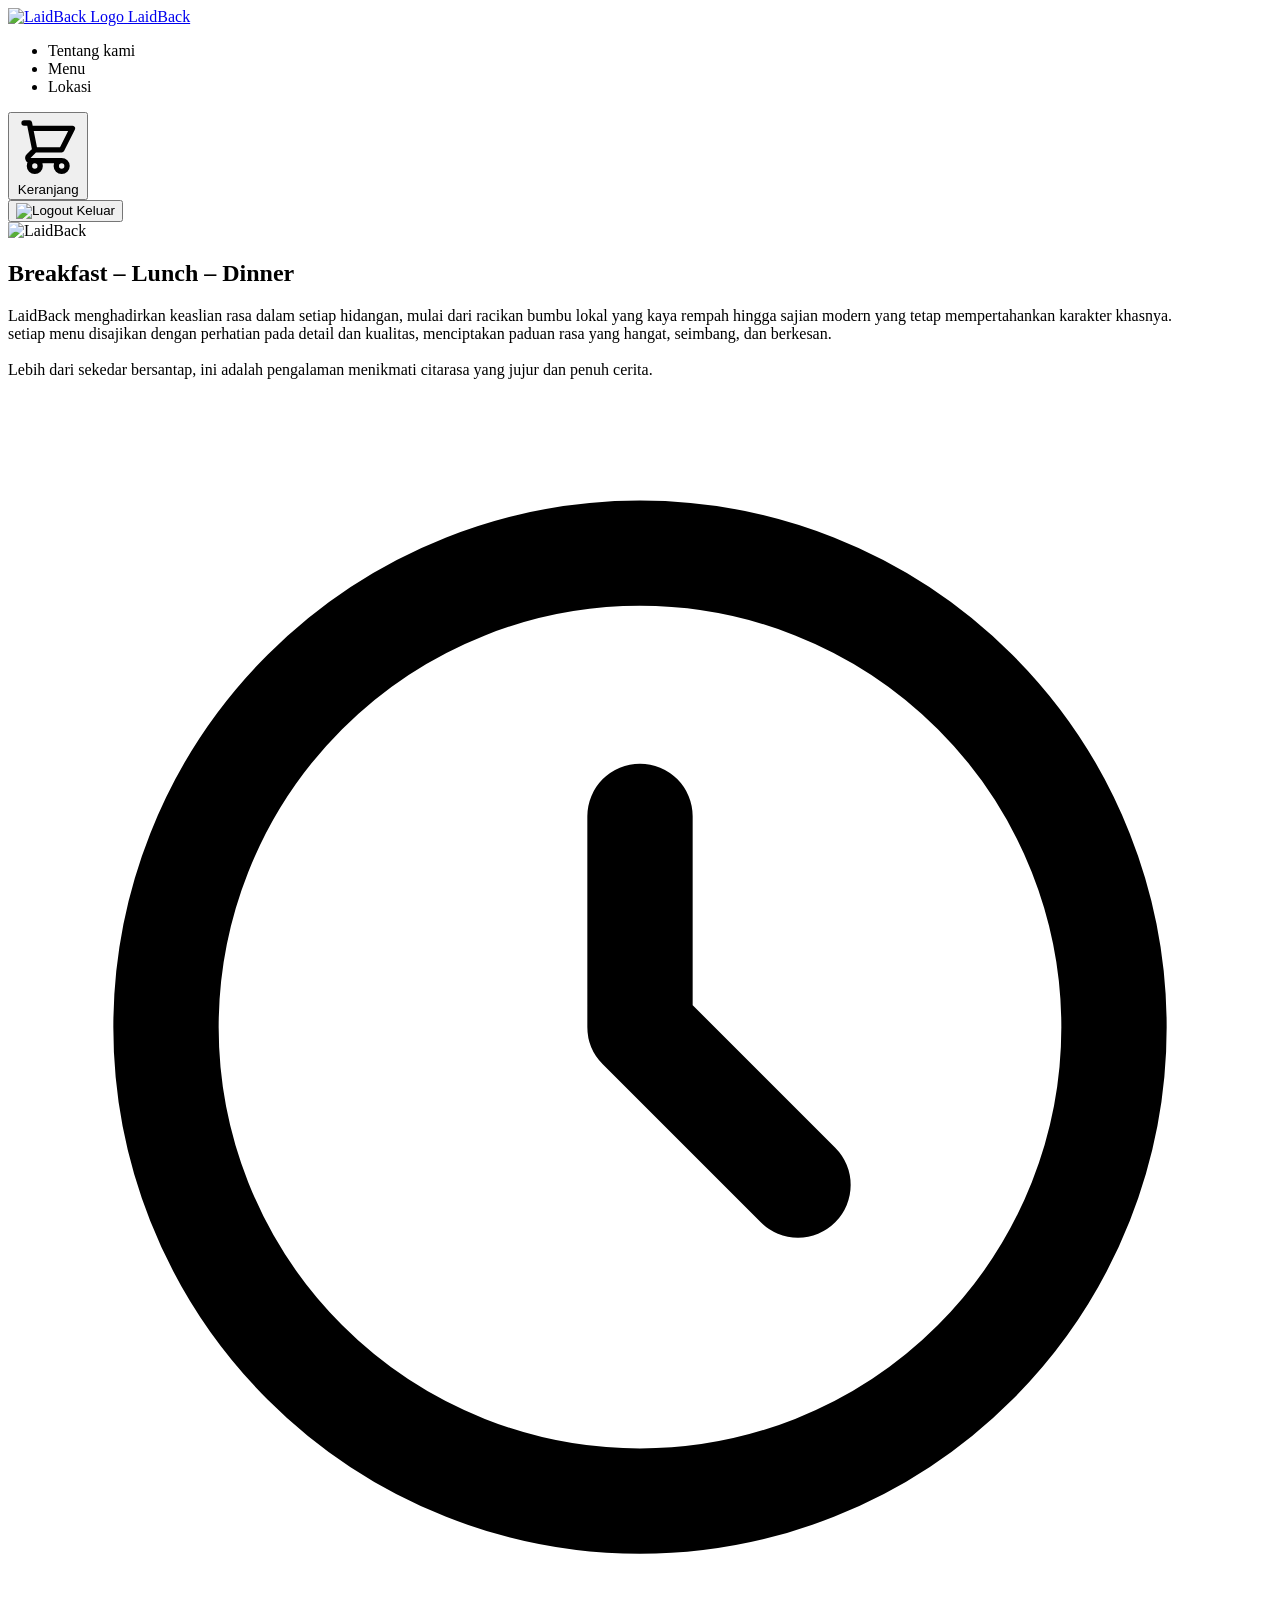
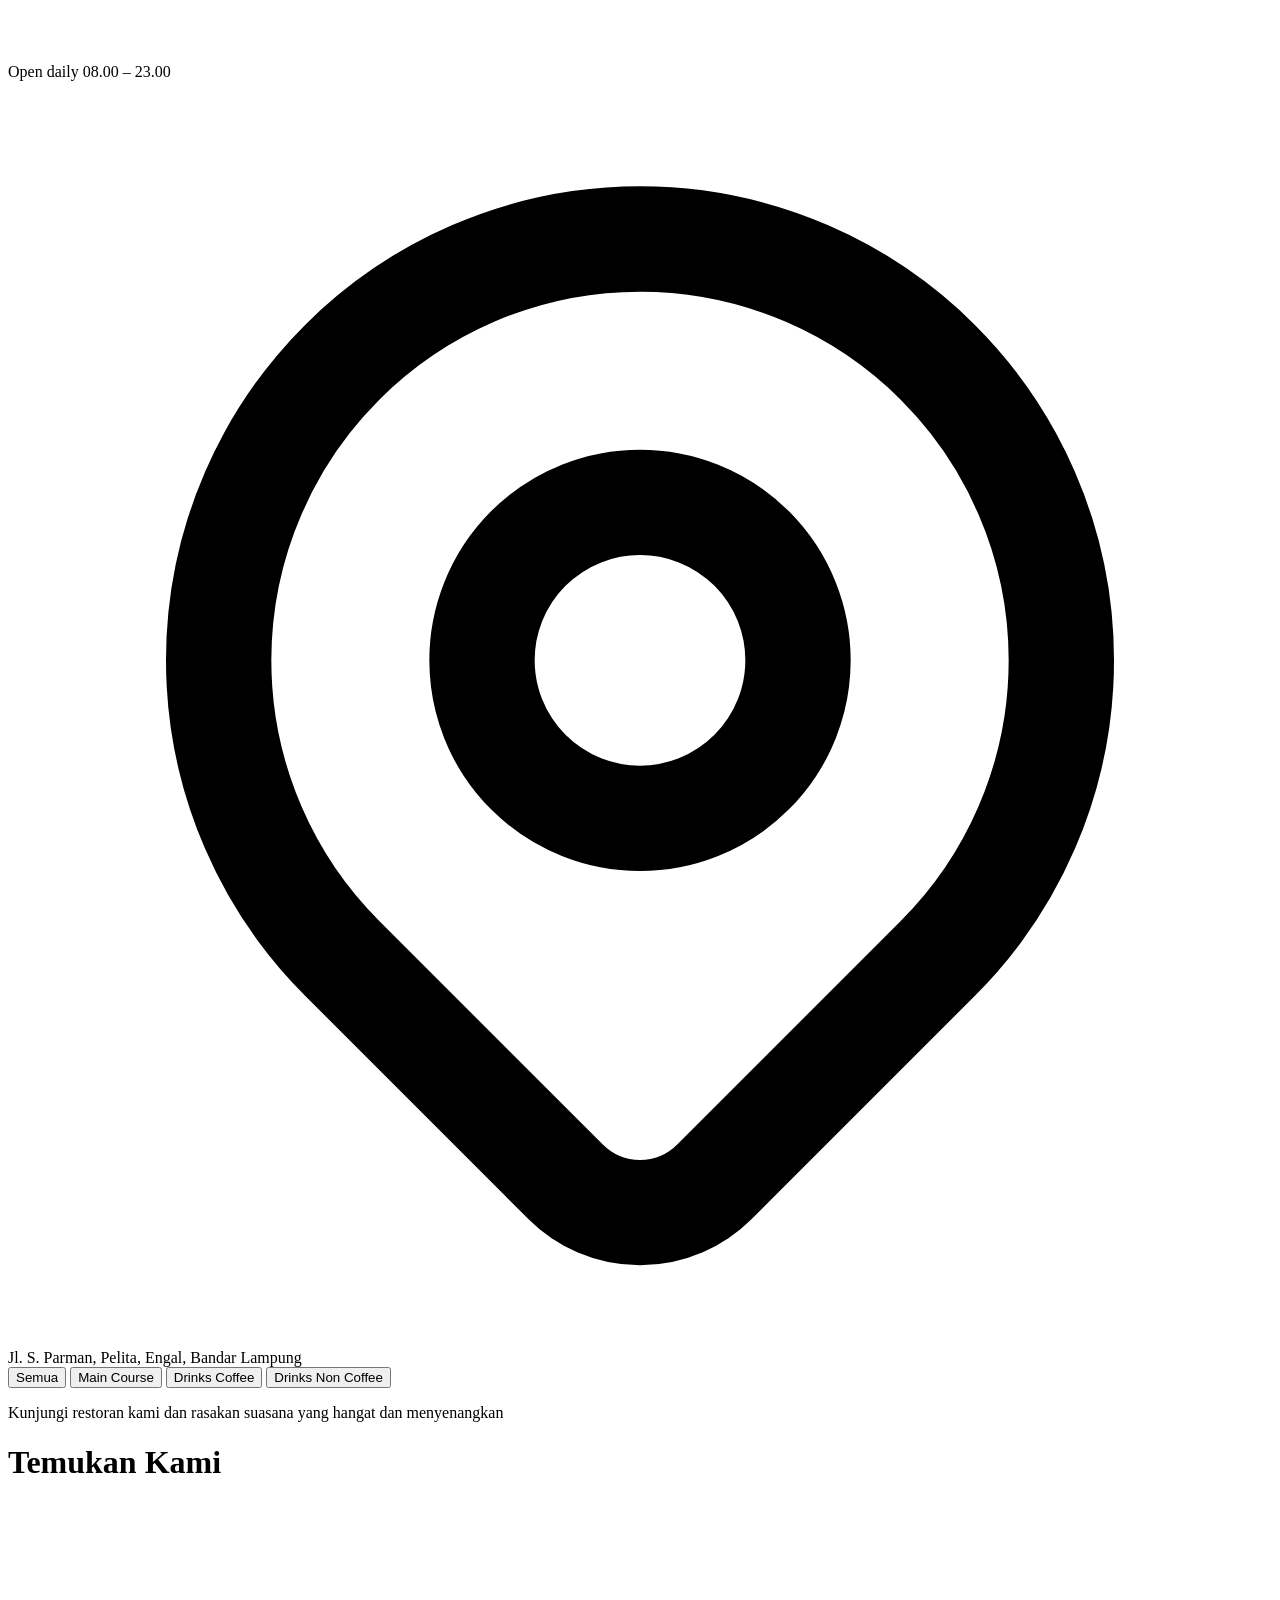
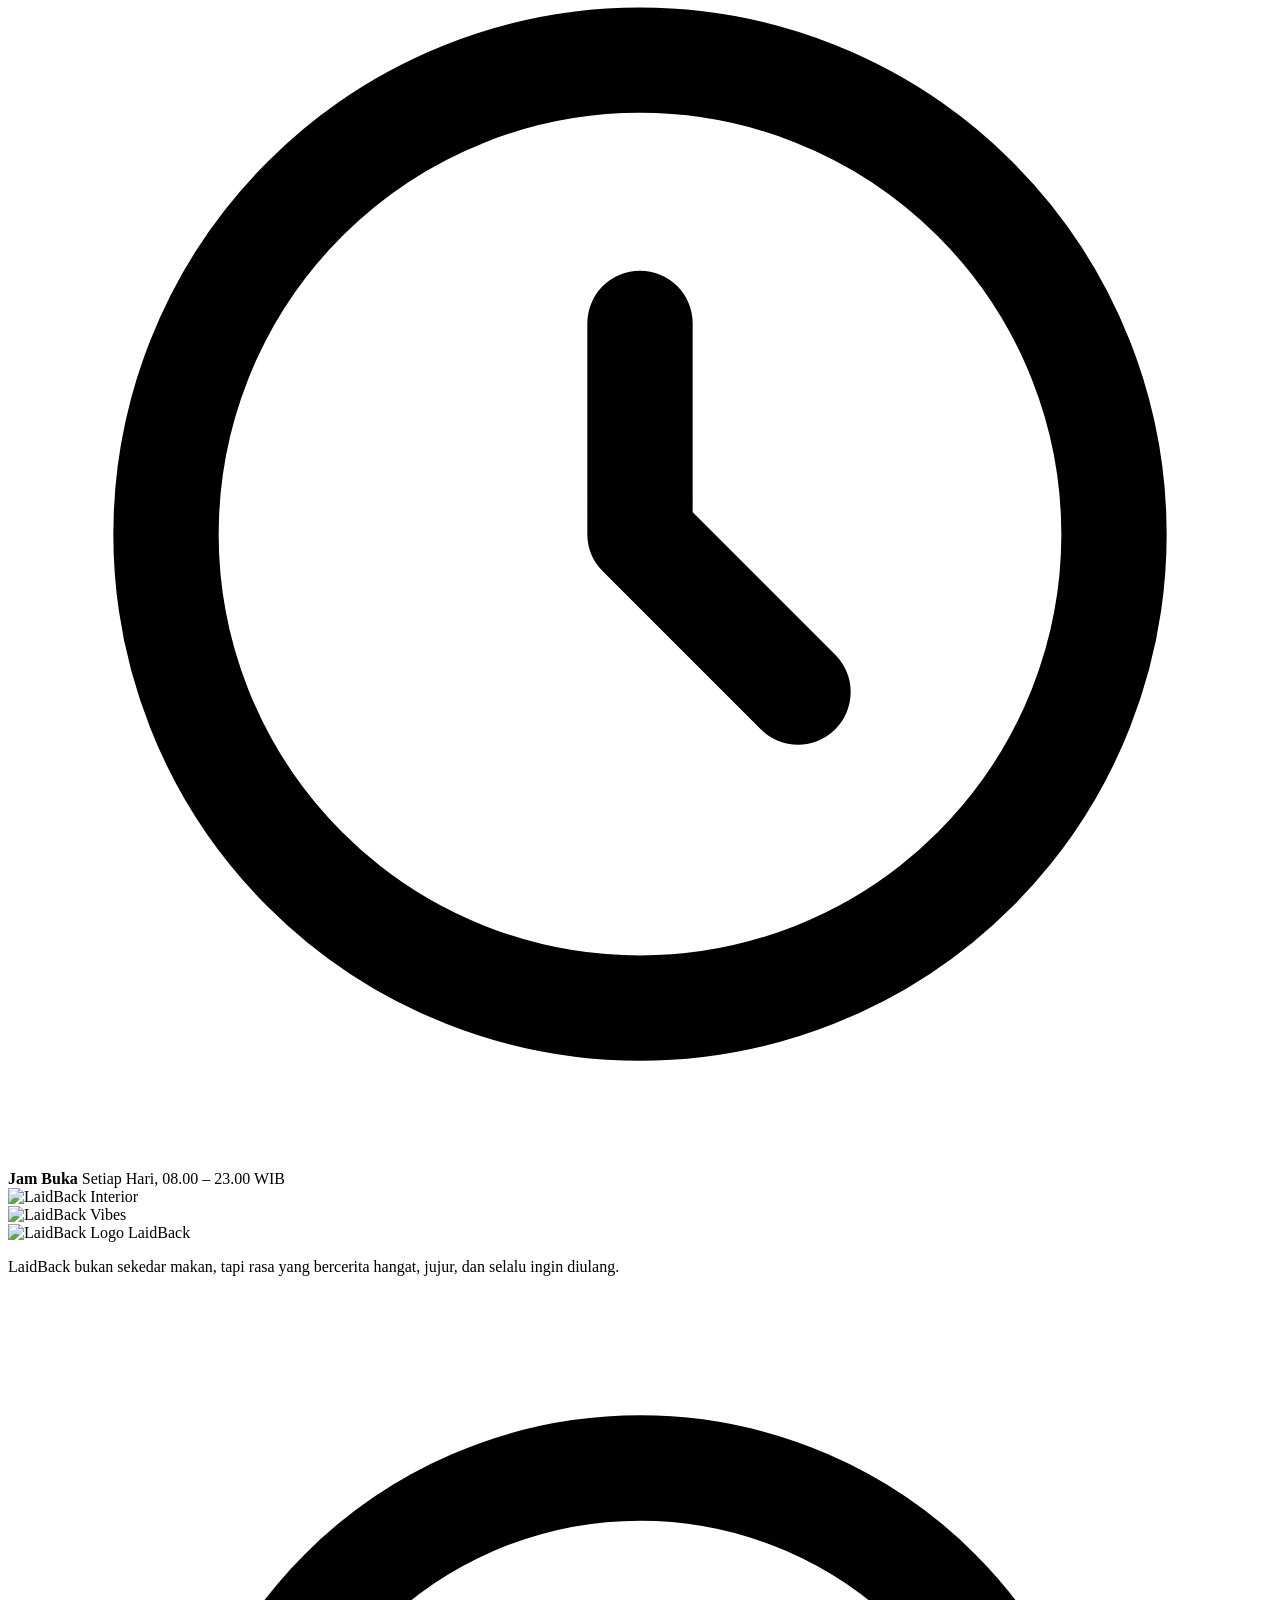
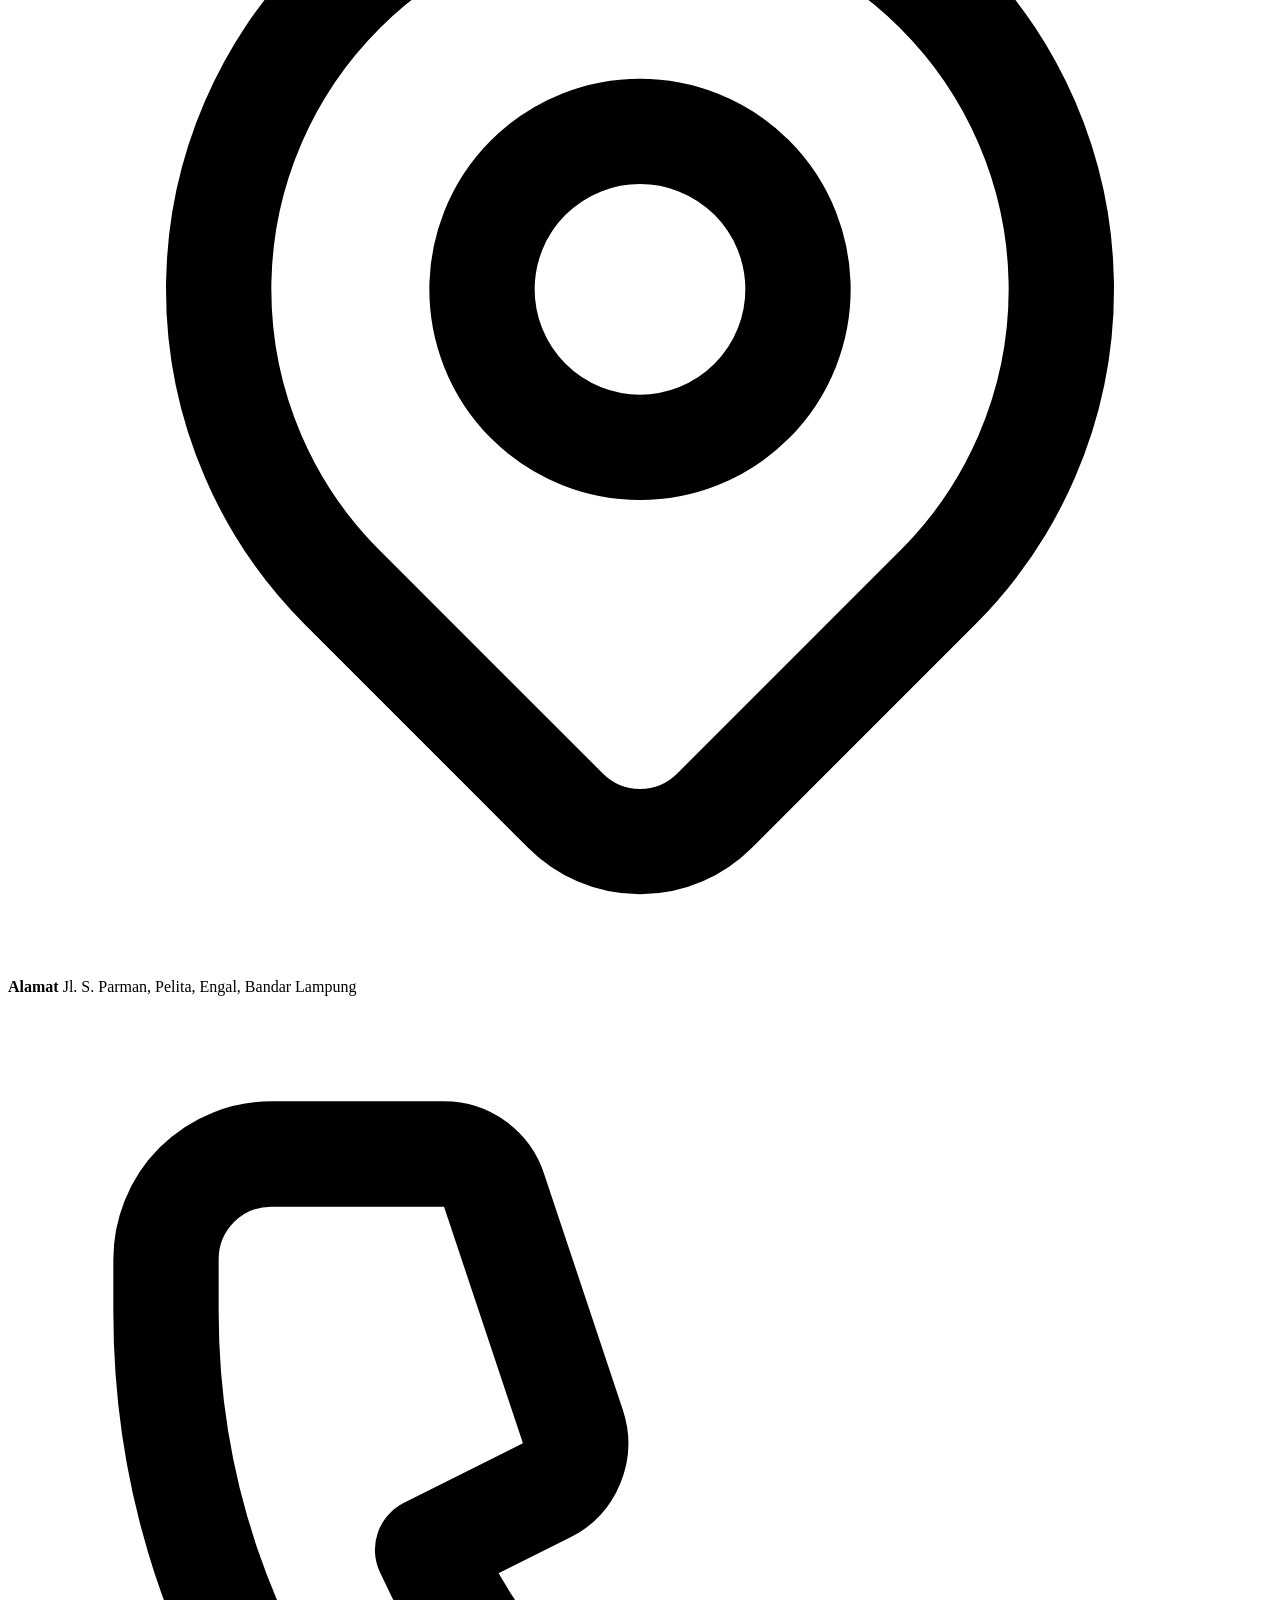
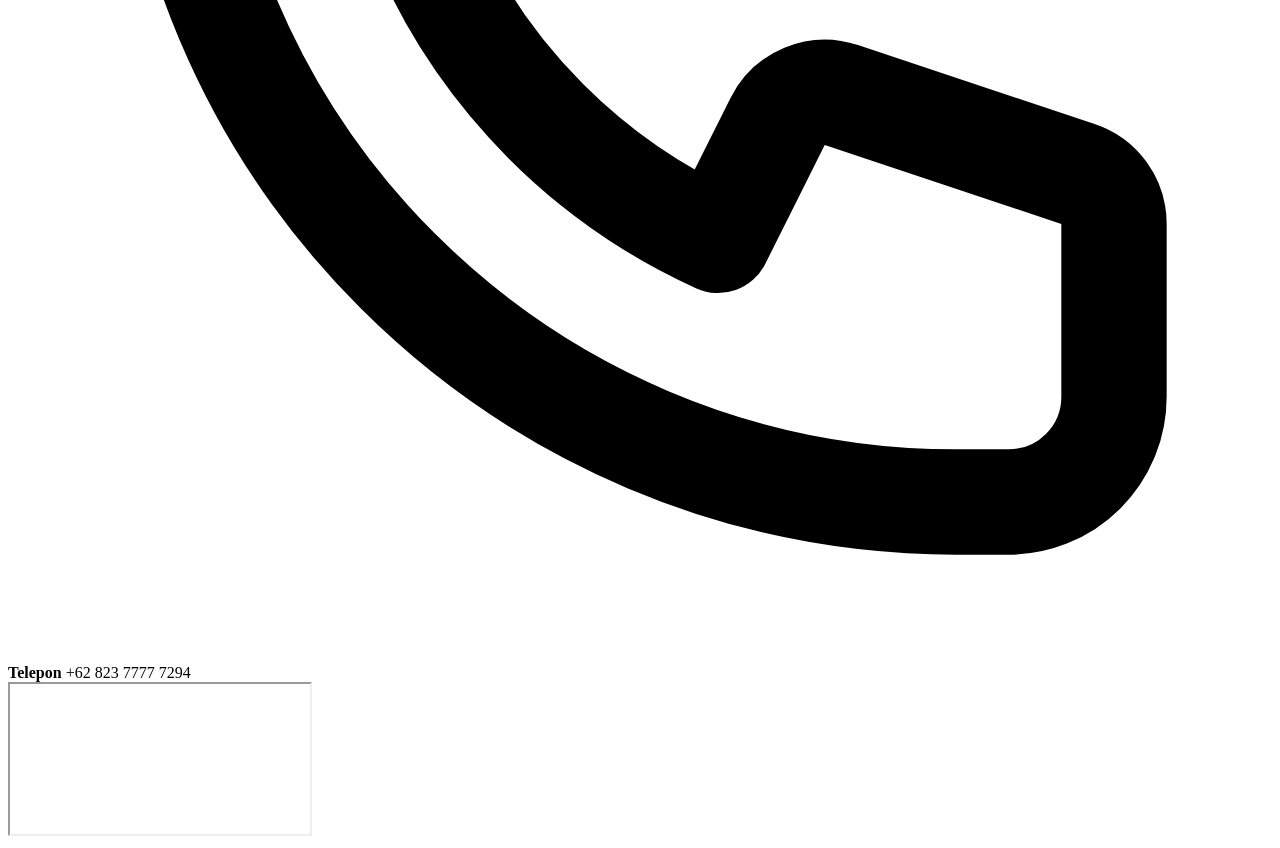
==== index.html @ 25ebf5ed "add initial scripts" ====
<!DOCTYPE html>
<html lang="id">
<head>
  <meta charset="UTF-8"/>
  <meta name="viewport" content="width=device-width, initial-scale=1.0"/>
  <title>LaidBack – Menu</title>
  <link href="https://fonts.googleapis.com/css2?family=Plus+Jakarta+Sans:wght@400;500;600;700;800&family=Playfair+Display:wght@400;600;700&display=swap" rel="stylesheet"/>
  <link rel="stylesheet" href="css/main.css"/>
  <link rel="icon" type="image/png" href="images/logo.PNG">
</head>
<body>

<!-- ── NAVBAR ── -->
<nav class="navbar">
  <a href="index.html" class="nav-brand">
    <img src="images/logo.PNG" alt="LaidBack Logo" class="nav-logo"/>
    <span class="nav-name">LaidBack</span>
  </a>

  <ul class="nav-links">
    <li><a type="button" id="about-link" class="nav-menu-link active">Tentang kami</a></li>
    <li><a type="button" id="menu-link" class="menu-link nav-menu-link">Menu</a></li>
    <li><a type="button" id="location-link" class="nav-menu-link">Lokasi</a></li>
  </ul>

  <div class="nav-links">
    <div class="nav-actions">
    <button class="cart-btn" onclick="window.location.href='cart.html'">
      <svg xmlns="http://www.w3.org/2000/svg" fill="none" viewBox="0 0 24 24" stroke="currentColor" stroke-width="2">
        <path stroke-linecap="round" stroke-linejoin="round" d="M3 3h2l.4 2M7 13h10l4-8H5.4M7 13L5.4 5M7 13l-2.293 2.293c-.63.63-.184 1.707.707 1.707H17m0 0a2 2 0 100 4 2 2 0 000-4zm-8 2a2 2 0 11-4 0 2 2 0 014 0z"/>
      </svg>
      Keranjang
      <span class="cart-badge" id="cart-badge" style="display:none;">0</span>
    </button>
  </div>
  <div class="nav-actions">
    <button class="cart-btn" onclick="window.location.href='login.html'">
      <img src="images/svg/logout.svg" alt="Logout" width="20" height="20"/>
      Keluar
      <span class="cart-badge" style="display:none;">0</span>
    </button>
  </div>
  </div>
</nav>

<!-- ── HERO ── -->
<section class="hero">
  <img src="images/logo.PNG" alt="LaidBack" class="hero-logo"/>
  <h1 class="hero-title">Breakfast – Lunch – Dinner</h1>
  <p class="hero-desc">
    LaidBack menghadirkan keaslian rasa dalam setiap hidangan, 
    mulai dari racikan bumbu lokal yang kaya rempah 
    hingga sajian modern yang tetap mempertahankan karakter khasnya.
    <br/>
    setiap menu disajikan dengan perhatian pada detail dan kualitas, 
    menciptakan paduan rasa yang hangat, seimbang, dan berkesan.
    <br/><br/>
    
    Lebih dari sekedar bersantap, ini adalah pengalaman menikmati citarasa yang jujur dan penuh cerita.
  </p>

  <div class="hero-info">
    <div class="hero-info-item">
      <svg xmlns="http://www.w3.org/2000/svg" fill="none" viewBox="0 0 24 24" stroke="currentColor" stroke-width="2">
        <path stroke-linecap="round" stroke-linejoin="round" d="M12 8v4l3 3m6-3a9 9 0 11-18 0 9 9 0 0118 0z"/>
      </svg>
      <span>Open daily 08.00 – 23.00</span>
    </div>
    <div class="hero-divider"></div>
    <div class="hero-info-item">
      <svg xmlns="http://www.w3.org/2000/svg" fill="none" viewBox="0 0 24 24" stroke="currentColor" stroke-width="2">
        <path stroke-linecap="round" stroke-linejoin="round" d="M17.657 16.657L13.414 20.9a1.998 1.998 0 01-2.827 0l-4.244-4.243a8 8 0 1111.314 0z"/>
        <path stroke-linecap="round" stroke-linejoin="round" d="M15 11a3 3 0 11-6 0 3 3 0 016 0z"/>
      </svg>
      <span>Jl. S. Parman, Pelita, Engal, Bandar Lampung</span>
    </div>
  </div>
</section>

<!-- ── MENU SECTION ── -->
<main id="menu-section" class="menu-section">
  <!-- Filter Tabs -->
  <div class="filter-tabs" id="filter-tabs">
    <button class="filter-tab active" data-filter="Semua">Semua</button>
    <button class="filter-tab" data-filter="Main Course">Main Course</button>
    <button class="filter-tab" data-filter="Drinks Coffee">Drinks Coffee</button>
    <button class="filter-tab" data-filter="Drinks Non Coffee">Drinks Non Coffee</button>
  </div>

  <!-- Menu Content -->
  <div id="menu-content"></div>
</main>

<!-- ── LOKASI CONTENT ── -->
<main id="lokasi-section" class="lokasi-container">
  <div class="lokasi-grid">
    <p class="hero-subtitle">Kunjungi restoran kami dan rasakan suasana yang hangat dan menyenangkan</p>
    <h1 class="hero-title">Temukan Kami</h1>
  </div>

  <div class="lokasi-grid">
    <!-- Photos Column -->
    <div class="lokasi-photos">
      <div class="lokasi-detail-item">
        <div class="lokasi-icon">
          <svg xmlns="http://www.w3.org/2000/svg" fill="none" viewBox="0 0 24 24" stroke="currentColor" stroke-width="2">
            <path stroke-linecap="round" stroke-linejoin="round" d="M12 8v4l3 3m6-3a9 9 0 11-18 0 9 9 0 0118 0z"/>
          </svg>
        </div>
        <div class="lokasi-detail-text">
          <strong>Jam Buka</strong>
          <span>Setiap Hari, 08.00 – 23.00 WIB</span>
        </div>
      </div>
      <div class="lokasi-photo">
        <img src="images/login-banner.png" alt="LaidBack Interior"/>
      </div>
      <div class="lokasi-photo">
        <img src="images/vibes2.PNG" alt="LaidBack Vibes"/>
      </div>
    </div>

    <!-- Info Column -->
    <div class="lokasi-info">
      <div class="lokasi-brand">
        <img src="images/logo.PNG" alt="LaidBack Logo" class="lokasi-brand-logo"/>
        <span class="nav-name">LaidBack</span>
      </div>

      <p class="lokasi-desc">
        LaidBack bukan sekedar makan, tapi rasa yang bercerita hangat, jujur, dan selalu ingin diulang.
        <br/><br/>
      </p>

      <div class="lokasi-detail">
        <div class="lokasi-detail-item">
          <div class="lokasi-icon">
            <svg xmlns="http://www.w3.org/2000/svg" fill="none" viewBox="0 0 24 24" stroke="currentColor" stroke-width="2">
              <path stroke-linecap="round" stroke-linejoin="round" d="M17.657 16.657L13.414 20.9a1.998 1.998 0 01-2.827 0l-4.244-4.243a8 8 0 1111.314 0z"/>
              <path stroke-linecap="round" stroke-linejoin="round" d="M15 11a3 3 0 11-6 0 3 3 0 016 0z"/>
            </svg>
          </div>
          <div class="lokasi-detail-text">
            <strong>Alamat</strong>
            <span>Jl. S. Parman, Pelita, Engal, Bandar Lampung</span>
          </div>
        </div>

        <div class="lokasi-detail-item">
          <div class="lokasi-icon">
            <svg xmlns="http://www.w3.org/2000/svg" fill="none" viewBox="0 0 24 24" stroke="currentColor" stroke-width="2">
              <path stroke-linecap="round" stroke-linejoin="round" d="M3 5a2 2 0 012-2h3.28a1 1 0 01.948.684l1.498 4.493a1 1 0 01-.502 1.21l-2.257 1.13a11.042 11.042 0 005.516 5.516l1.13-2.257a1 1 0 011.21-.502l4.493 1.498a1 1 0 01.684.949V19a2 2 0 01-2 2h-1C9.716 21 3 14.284 3 6V5z"/>
            </svg>
          </div>
          <div class="lokasi-detail-text">
            <strong>Telepon</strong>
            <span>+62 823 7777 7294</span>
          </div>
        </div>

      <!-- Google Maps Embed -->
      <div class="lokasi-map">
        <iframe
          src="https://www.google.com/maps/embed?pb=!1m18!1m12!1m3!1d3972.0043!2d105.2630!3d-5.3971!2m3!1f0!2f0!3f0!3m2!1i1024!2i768!4f13.1!3m3!1m2!1s0x2e40daec4d57e907%3A0x4d3e7b10b98bc!2sJl.%20S.%20Parman%2C%20Pelita%2C%20Kec.%20Enggal%2C%20Kota%20Bandar%20Lampung%2C%20Lampung!5e0!3m2!1sid!2sid!4v1699999999999!5m2!1sid!2sid"
          allowfullscreen=""
          loading="lazy"
          referrerpolicy="no-referrer-when-downgrade"
          title="Lokasi LaidBack Restaurant">
        </iframe>
      </div>
    </div>

  </div>
</main>


<!-- Toast Container -->
<div id="toast-container"></div>

<script src="js/data.js"></script>
<script src="js/cart.js"></script>
<script>
  const aboutLink = document.getElementById('about-link')
  const menuLink = document.getElementById('menu-link')
  const locationLink = document.getElementById('location-link')

  aboutLink.addEventListener('click', () => {
    aboutLink.classList.add('active');
    menuLink.classList.remove('active');
    locationLink.classList.remove('active');
    window.scrollTo({
      top: 0,
      behavior: 'smooth'
    });
  });

  menuLink.addEventListener('click', () => {
    menuLink.classList.add('active');
    aboutLink.classList.remove('active');
    locationLink.classList.remove('active');
    const element = document.getElementById('menu-section');
    window.scrollTo({
      top: element.offsetTop-70,
      behavior: 'smooth'
    });
  });

  locationLink.addEventListener('click', () => {
    locationLink.classList.add('active');
    menuLink.classList.remove('active');
    aboutLink.classList.remove('active');
    const element = document.getElementById('lokasi-section');
    window.scrollTo({
      top: element.offsetTop-70,
      behavior: 'smooth'
    });
  });


  /* ── Build card HTML ── */
  function buildCard(item) {
    return `
      <div class="menu-card" data-id="${item.id}">
        <div class="card-img-wrap">
          <div class="card-img-inner">
            <img src="${item.image}" alt="${item.name}" loading="lazy"/>
          </div>
          <span class="card-category-badge">${item.category}</span>
        </div>
        <div class="card-body">
          <div class="card-name">${item.name}</div>
          <div class="card-desc">${item.desc}</div>
          <div class="card-footer">
            <span class="card-price">${formatRp(item.price)}</span>
            <button class="add-btn" data-id="${item.id}" title="Tambah ke keranjang">
              <svg xmlns="http://www.w3.org/2000/svg" fill="none" viewBox="0 0 24 24" stroke="currentColor" stroke-width="2.5">
                <path stroke-linecap="round" stroke-linejoin="round" d="M12 4v16m8-8H4"/>
              </svg>
            </button>
          </div>
        </div>
      </div>
    `;
  }

  /* ── Render menu ── */
  function renderMenu(filter) {
    const content = document.getElementById('menu-content');
    content.innerHTML = '';

    if (filter === 'Semua') {
      CATEGORY_ORDER.forEach(cat => {
        const items = getMenuByCategory(cat);
        if (!items.length) return;

        const block = document.createElement('div');
        block.className = 'category-block';
        block.innerHTML = `
          <div class="category-header">
            <h2 class="category-title">${cat}</h2>
            <button class="see-all-btn" data-cat="${cat}">
              Lihat semua
              <svg xmlns="http://www.w3.org/2000/svg" fill="none" viewBox="0 0 24 24" stroke="currentColor" stroke-width="2" width="14" height="14">
                <path stroke-linecap="round" stroke-linejoin="round" d="M9 5l7 7-7 7"/>
              </svg>
            </button>
          </div>
          <div class="menu-grid">
            ${items.map(buildCard).join('')}
          </div>
        `;
        content.appendChild(block);
      });

      /* "lihat semua" switches filter */
      content.querySelectorAll('.see-all-btn').forEach(btn => {
        btn.addEventListener('click', () => {
          const cat = btn.dataset.cat;
          document.querySelectorAll('.filter-tab').forEach(t => {
            t.classList.toggle('active', t.dataset.filter === cat);
          });
          renderMenu(cat);
        });
      });

    } else {
      const items = MENU_DATA.filter(i => i.category === filter);
      const block = document.createElement('div');
      block.className = 'category-block';
      block.innerHTML = `
        <div class="category-header">
          <h2 class="category-title">${filter}</h2>
        </div>
        <div class="menu-grid">
          ${items.map(buildCard).join('')}
        </div>
      `;
      content.appendChild(block);
    }

    /* Card click → detail page */
    content.querySelectorAll('.menu-card').forEach(card => {
      card.addEventListener('click', e => {
        if (e.target.closest('.add-btn')) return;
        window.location.href = `menu-detail.html?id=${card.dataset.id}`;
      });
    });

    /* Add-to-cart buttons */
    content.querySelectorAll('.add-btn').forEach(btn => {
      btn.addEventListener('click', e => {
        e.stopPropagation();
        const item = getMenuItemById(btn.dataset.id);
        if (item) {
          addToCart(item);
          btn.classList.add('added');
          setTimeout(() => btn.classList.remove('added'), 400);
        }
      });
    });
  }

  /* ── Filter tab events ── */
  document.getElementById('filter-tabs').addEventListener('click', e => {
    const tab = e.target.closest('.filter-tab');
    if (!tab) return;
    document.querySelectorAll('.filter-tab').forEach(t => t.classList.remove('active'));
    tab.classList.add('active');
    renderMenu(tab.dataset.filter);
  });

  /* ── Init ── */
  renderMenu('Semua');
</script>
</body>
</html>
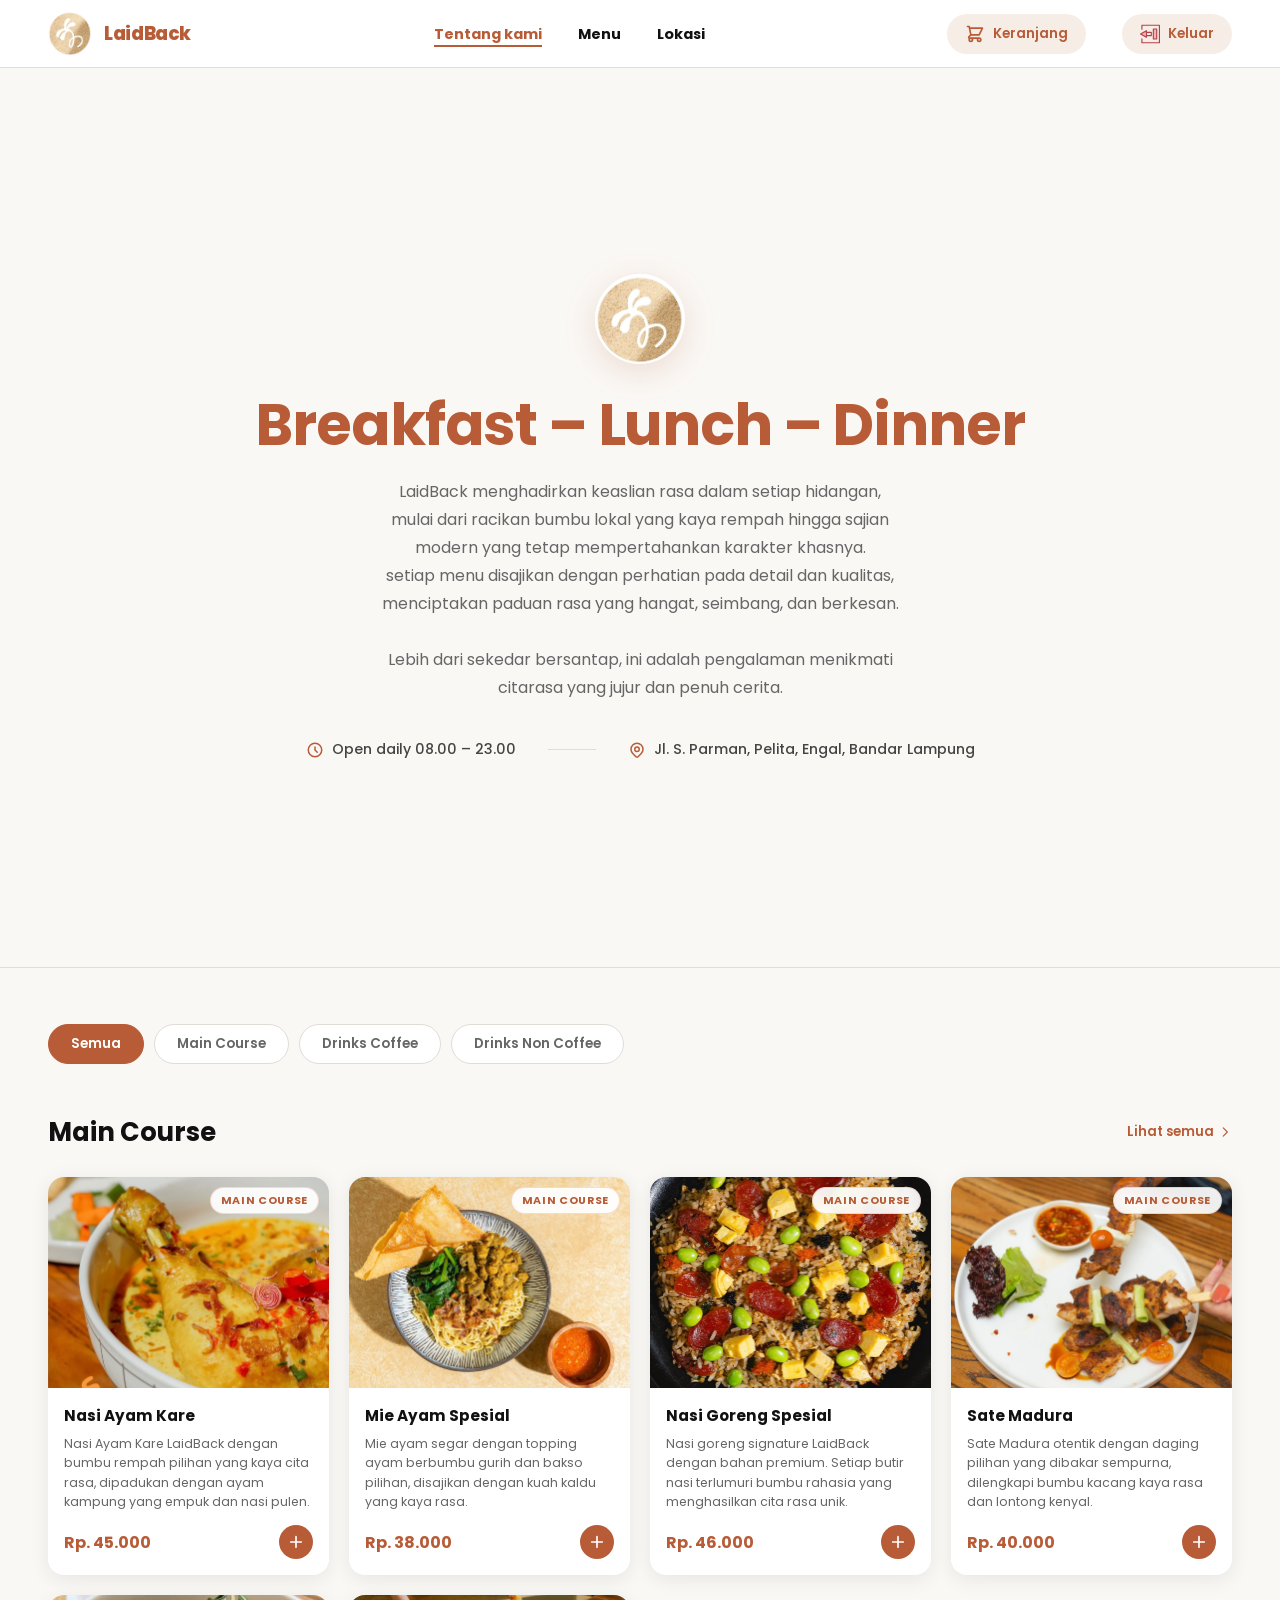
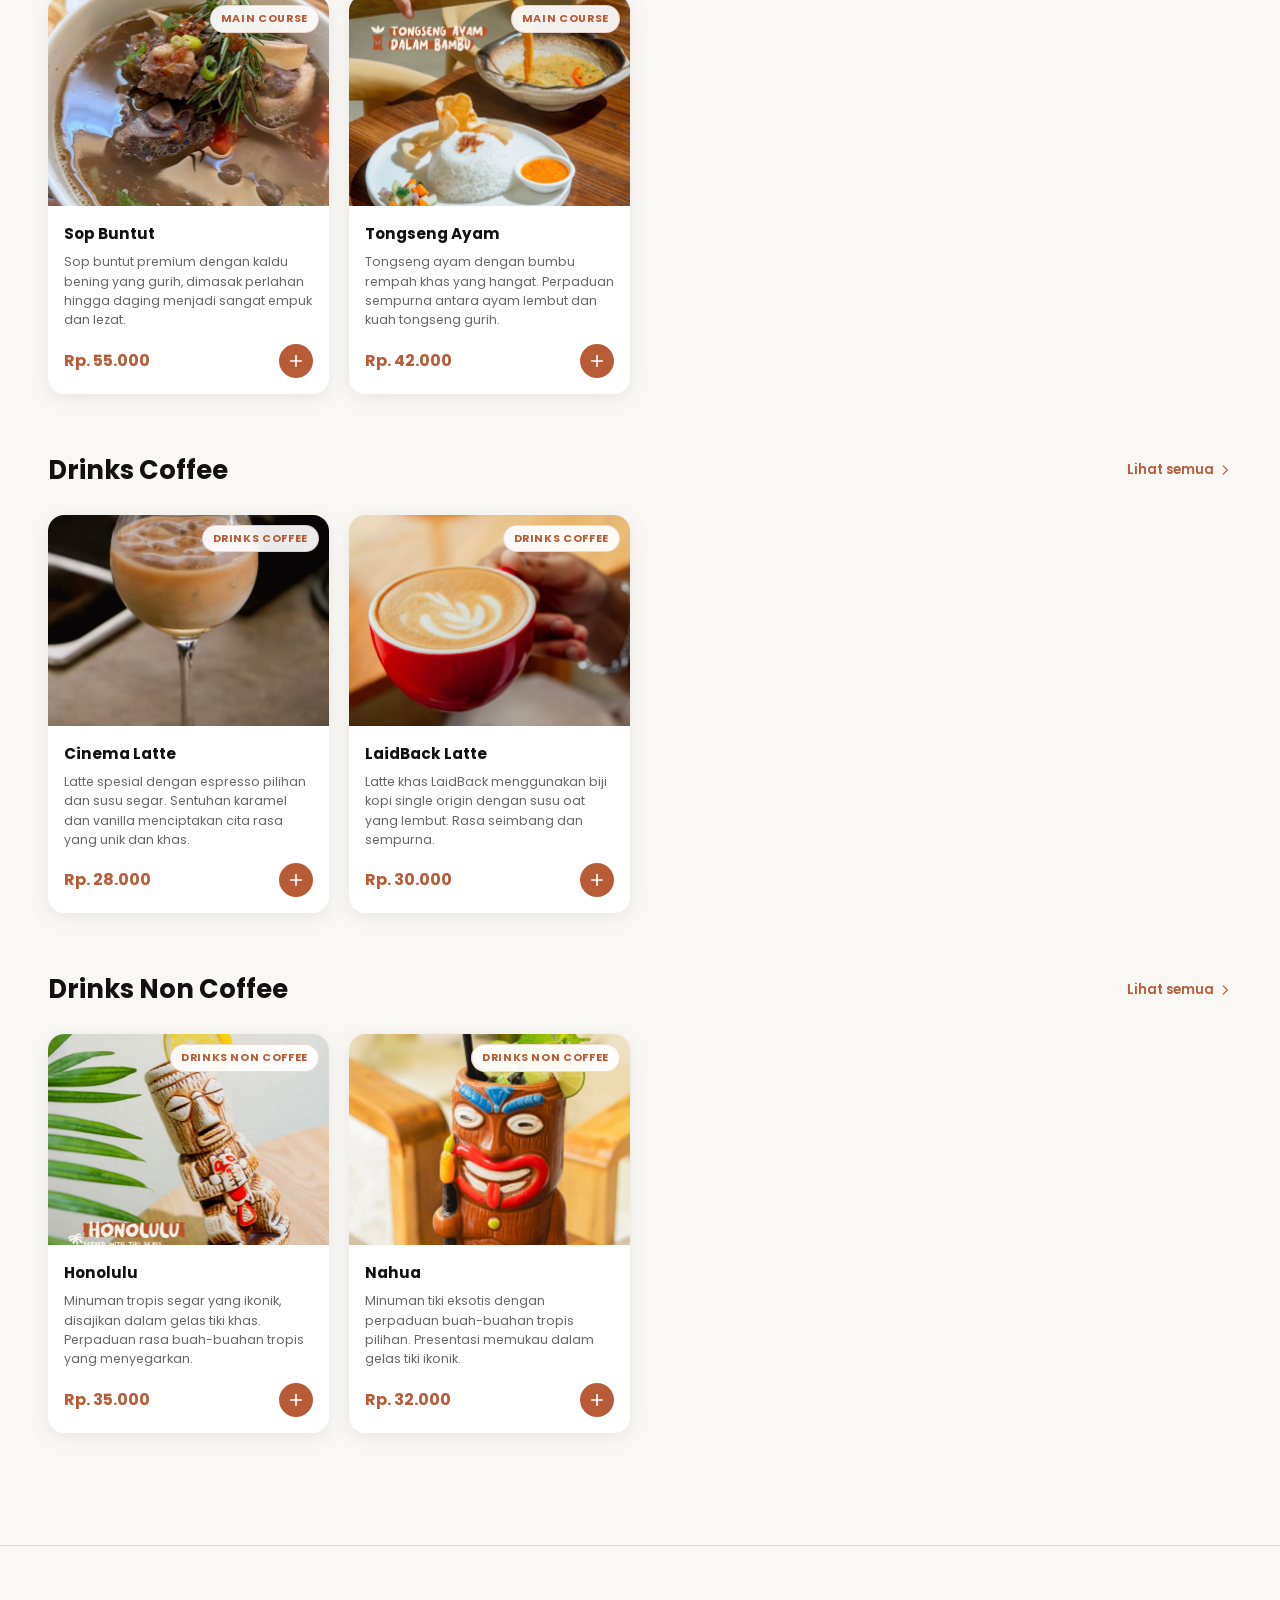
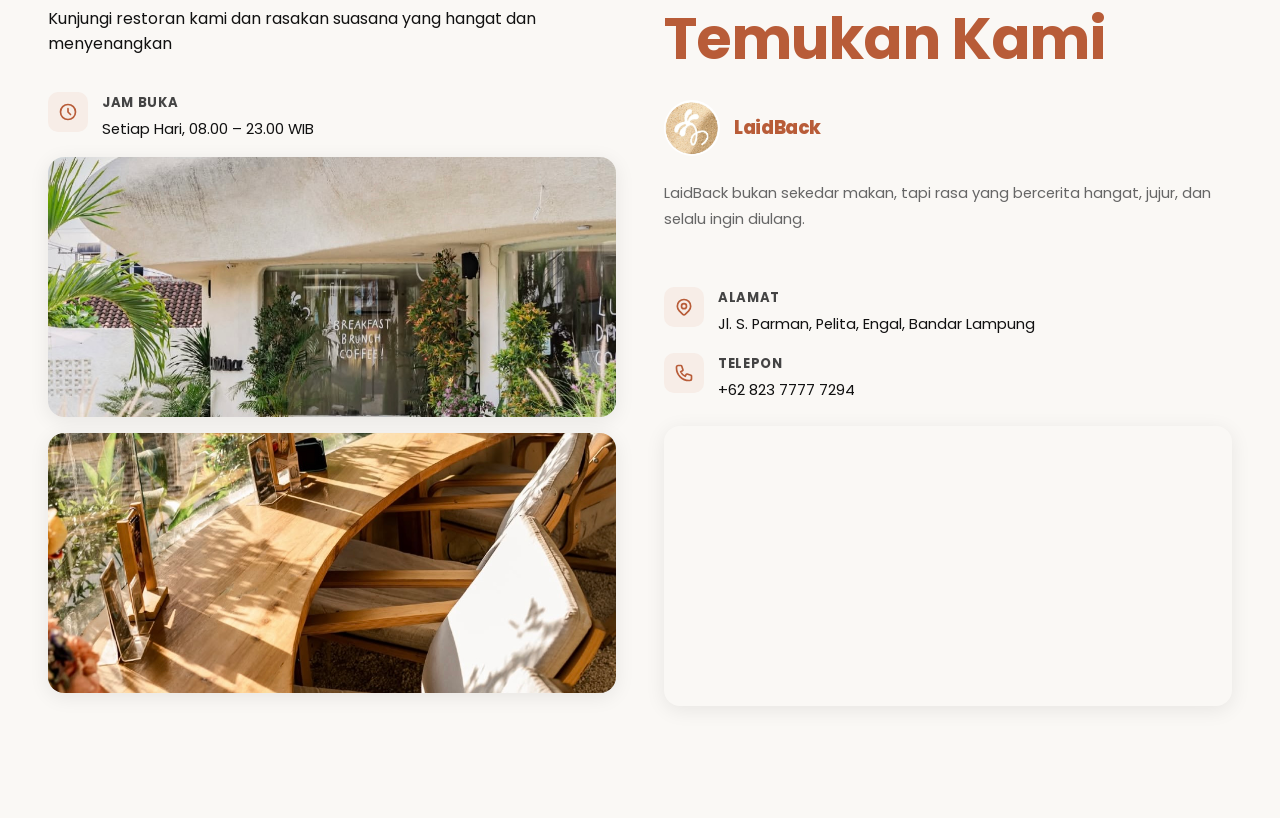
==== commit 163607f0: "change font to poppins" ====
--- a/index.html
+++ b/index.html
@@ -4,7 +4,7 @@
   <meta charset="UTF-8"/>
   <meta name="viewport" content="width=device-width, initial-scale=1.0"/>
   <title>LaidBack – Menu</title>
-  <link href="https://fonts.googleapis.com/css2?family=Plus+Jakarta+Sans:wght@400;500;600;700;800&family=Playfair+Display:wght@400;600;700&display=swap" rel="stylesheet"/>
+  <link href="https://fonts.googleapis.com/css2?family=Poppins:wght@400;500;600;700;800&display=swap" rel="stylesheet"/>
   <link rel="stylesheet" href="css/main.css"/>
   <link rel="icon" type="image/png" href="images/logo.PNG">
 </head>
--- a/css/main.css
+++ b/css/main.css
@@ -0,0 +1,1433 @@
+/* =========================================================
+   LaidBack Restaurant – main.css
+   ========================================================= */
+
+*, *::before, *::after { box-sizing: border-box; margin: 0; padding: 0; }
+
+:root {
+  --bg: #faf8f5;
+  --white: #ffffff;
+  --dark: #111111;
+  --accent: #b85c38;
+  --accent-hover: #a04e2e;
+  --accent-light: #f7ede7;
+  --gold: #c9a070;
+  --gray-muted: #666666;
+  --gray-label: #444444;
+  --card-bg: #ebebeb;
+  --input-bg: #d9d9d9;
+  --border: #e0dcd8;
+  --font-body: 'Poppins', sans-serif;
+  --font-heading: 'Poppins', sans-serif;
+  --radius-card: 16px;
+  --radius-btn: 50px;
+  --shadow-card: 0 4px 20px rgba(0,0,0,0.08);
+  --shadow-hover: 0 12px 36px rgba(0,0,0,0.14);
+  --transition: 0.25s cubic-bezier(0.4,0,0.2,1);
+}
+
+html { scroll-behavior: smooth; }
+
+body {
+  background: var(--bg);
+  font-family: var(--font-body);
+  color: var(--dark);
+  line-height: 1.6;
+  min-height: 100vh;
+}
+
+img { display: block; max-width: 100%; }
+a { text-decoration: none; color: inherit; }
+button { cursor: pointer; font-family: var(--font-body); }
+
+/* ── SCROLLBAR ── */
+::-webkit-scrollbar { width: 6px; }
+::-webkit-scrollbar-track { background: var(--bg); }
+::-webkit-scrollbar-thumb { background: var(--border); border-radius: 3px; }
+
+/* =========================================================
+   NAVBAR
+   ========================================================= */
+.navbar {
+  position: sticky;
+  top: 0;
+  z-index: 900;
+  background: var(--white);
+  border-bottom: 1px solid var(--border);
+  padding: 0 48px;
+  height: 68px;
+  display: flex;
+  align-items: center;
+  justify-content: space-between;
+  gap: 24px;
+}
+
+.nav-brand {
+  display: flex;
+  align-items: center;
+  gap: 12px;
+  text-decoration: none;
+  flex-shrink: 0;
+}
+
+.nav-logo {
+  width: 44px;
+  height: 44px;
+  border-radius: 50%;
+  object-fit: cover;
+}
+
+.nav-name {
+  font-size: 1.15rem;
+  font-weight: 800;
+  color: var(--accent);
+  letter-spacing: -0.02em;
+}
+
+.nav-links {
+  display: flex;
+  align-items: center;
+  gap: 36px;
+  list-style: none;
+}
+
+.nav-links a {
+  font-size: 0.9rem;
+  font-weight: 500;
+  color: var(--gray-muted);
+  transition: color var(--transition);
+  position: relative;
+}
+
+.nav-links a::after {
+  content: '';
+  position: absolute;
+  bottom: -3px; left: 0;
+  width: 0; height: 2px;
+  background: var(--accent);
+  transition: width var(--transition);
+}
+
+.nav-links a:hover,
+.nav-links a.active { 
+  color: var(--accent) !important;
+}
+
+.nav-links a:hover::after,
+.nav-links a.active::after { width: 100%; }
+
+.nav-links a.nav-menu-link {
+  color: var(--dark);
+  font-weight: 700;
+  cursor: pointer;
+}
+.nav-links a.nav-menu-link:hover { color: var(--accent); }
+
+.nav-actions {
+  display: flex;
+  align-items: center;
+  gap: 12px;
+  flex-shrink: 0;
+}
+
+.cart-btn {
+  position: relative;
+  background: var(--accent-light);
+  border: none;
+  border-radius: 50px;
+  padding: 10px 18px;
+  display: flex;
+  align-items: center;
+  gap: 8px;
+  font-size: 0.85rem;
+  font-weight: 600;
+  color: var(--accent);
+  transition: background var(--transition), transform var(--transition);
+}
+
+.cart-btn:hover {
+  background: #f0ddd4;
+  transform: translateY(-1px);
+}
+
+.cart-btn svg { width: 20px; height: 20px; flex-shrink: 0; }
+
+.cart-badge {
+  position: absolute;
+  top: -6px; right: -6px;
+  background: var(--accent);
+  color: var(--white);
+  font-size: 0.7rem;
+  font-weight: 700;
+  width: 20px; height: 20px;
+  border-radius: 50%;
+  display: flex;
+  align-items: center;
+  justify-content: center;
+  border: 2px solid var(--white);
+  transition: transform 0.2s cubic-bezier(0.175,0.885,0.32,1.275);
+}
+
+.cart-badge.bump {
+  animation: badgeBump 0.35s cubic-bezier(0.175,0.885,0.32,1.275);
+}
+
+@keyframes badgeBump {
+  0%   { transform: scale(1); }
+  50%  { transform: scale(1.5); }
+  100% { transform: scale(1); }
+}
+
+/* =========================================================
+   HERO
+   ========================================================= */
+.hero {
+  min-height: 100vh;
+  text-align: center;
+  align-content: center;
+  border-bottom: 1px solid var(--border);
+}
+
+.hero-logo {
+  width: 90px;
+  height: 90px;
+  border-radius: 50%;
+  object-fit: cover;
+  margin: 0 auto 28px;
+  box-shadow: 0 8px 32px rgba(184,92,56,0.18);
+}
+
+.hero-title {
+  font-family: var(--font-heading);
+  font-size: clamp(2rem, 5vw, 3.6rem);
+  font-weight: 700;
+  color: var(--accent);
+  letter-spacing: -0.02em;
+  line-height: 1.15;
+  margin-bottom: 20px;
+}
+
+.hero-desc {
+  font-size: 1rem;
+  color: var(--gray-muted);
+  max-width: 520px;
+  margin: 0 auto 36px;
+  line-height: 1.75;
+}
+
+.hero-info {
+  display: flex;
+  align-items: center;
+  justify-content: center;
+  gap: 32px;
+  flex-wrap: wrap;
+}
+
+.hero-info-item {
+  display: flex;
+  align-items: center;
+  gap: 8px;
+  font-size: 0.88rem;
+  color: var(--gray-label);
+  font-weight: 500;
+}
+
+.hero-info-item svg {
+  width: 18px; height: 18px;
+  color: var(--accent);
+  flex-shrink: 0;
+}
+
+.hero-divider {
+  width: 48px;
+  height: 1px;
+  background: var(--border);
+}
+
+/* =========================================================
+   MENU SECTION
+   ========================================================= */
+.menu-section {
+  padding: 56px 48px;
+  max-width: 1280px;
+  margin: 0 auto;
+  border-bottom: 1px solid var(--border);
+}
+
+/* Filter Tabs */
+.filter-tabs {
+  display: flex;
+  gap: 10px;
+  margin-bottom: 48px;
+  flex-wrap: wrap;
+}
+
+.filter-tab {
+  padding: 9px 22px;
+  border-radius: var(--radius-btn);
+  border: 1.5px solid var(--border);
+  background: var(--white);
+  font-size: 0.85rem;
+  font-weight: 600;
+  color: var(--gray-muted);
+  transition: all var(--transition);
+}
+
+.filter-tab:hover {
+  border-color: var(--accent);
+  color: var(--accent);
+}
+
+.filter-tab.active {
+  background: var(--accent);
+  border-color: var(--accent);
+  color: var(--white);
+}
+
+/* Category Block */
+.category-block {
+  margin-bottom: 56px;
+  animation: fadeUp 0.4s ease both;
+}
+
+@keyframes fadeUp {
+  from { opacity: 0; transform: translateY(16px); }
+  to   { opacity: 1; transform: translateY(0); }
+}
+
+.category-header {
+  display: flex;
+  align-items: center;
+  justify-content: space-between;
+  margin-bottom: 24px;
+}
+
+.category-title {
+  font-family: var(--font-heading);
+  font-size: 1.6rem;
+  font-weight: 700;
+  color: var(--dark);
+}
+
+.see-all-btn {
+  font-size: 0.82rem;
+  font-weight: 600;
+  color: var(--accent);
+  background: none;
+  border: none;
+  display: flex;
+  align-items: center;
+  gap: 4px;
+  transition: gap var(--transition);
+}
+
+.see-all-btn:hover { gap: 8px; }
+
+/* Menu Grid */
+.menu-grid {
+  display: grid;
+  grid-template-columns: repeat(4, 1fr);
+  gap: 20px;
+}
+
+/* =========================================================
+   MENU CARD
+   ========================================================= */
+.menu-card {
+  background: var(--white);
+  border-radius: var(--radius-card);
+  overflow: hidden;
+  box-shadow: var(--shadow-card);
+  transition: transform var(--transition), box-shadow var(--transition);
+  cursor: pointer;
+}
+
+.menu-card:hover {
+  transform: translateY(-4px);
+  box-shadow: var(--shadow-hover);
+}
+
+.menu-card:hover .card-img-inner {
+  transform: scale(1.06);
+}
+
+.card-img-wrap {
+  position: relative;
+  width: 100%;
+  padding-top: 75%;
+  overflow: hidden;
+}
+
+.card-img-inner {
+  position: absolute;
+  inset: 0;
+  transition: transform 0.5s cubic-bezier(0.4,0,0.2,1);
+}
+
+.card-img-inner img {
+  width: 100%;
+  height: 100%;
+  object-fit: cover;
+}
+
+.card-category-badge {
+  position: absolute;
+  top: 10px; right: 10px;
+  background: rgba(255,255,255,0.92);
+  backdrop-filter: blur(4px);
+  color: var(--accent);
+  font-size: 0.68rem;
+  font-weight: 700;
+  text-transform: uppercase;
+  letter-spacing: 0.06em;
+  padding: 4px 10px;
+  border-radius: 50px;
+  border: 1px solid rgba(184,92,56,0.2);
+}
+
+.card-body {
+  padding: 16px;
+}
+
+.card-name {
+  font-weight: 700;
+  font-size: 0.95rem;
+  color: var(--dark);
+  margin-bottom: 6px;
+  white-space: nowrap;
+  overflow: hidden;
+  text-overflow: ellipsis;
+}
+
+.card-desc {
+  font-size: 0.78rem;
+  color: var(--gray-muted);
+  line-height: 1.55;
+  display: -webkit-box;
+  line-clamp: 2;
+  -webkit-box-orient: vertical;
+  overflow: hidden;
+  margin-bottom: 14px;
+  min-height: 2.4em;
+}
+
+.card-footer {
+  display: flex;
+  align-items: center;
+  justify-content: space-between;
+}
+
+.card-price {
+  font-size: 1rem;
+  font-weight: 700;
+  color: var(--accent);
+}
+
+.add-btn {
+  width: 34px; height: 34px;
+  border-radius: 50%;
+  background: var(--accent);
+  border: none;
+  color: var(--white);
+  display: flex;
+  align-items: center;
+  justify-content: center;
+  transition: background var(--transition), transform var(--transition);
+  flex-shrink: 0;
+}
+
+.add-btn:hover {
+  background: var(--accent-hover);
+  transform: scale(1.1);
+}
+
+.add-btn.added {
+  animation: addPop 0.4s cubic-bezier(0.175,0.885,0.32,1.275);
+}
+
+@keyframes addPop {
+  0%   { transform: scale(1); }
+  50%  { transform: scale(1.35); }
+  100% { transform: scale(1); }
+}
+
+.add-btn svg { width: 16px; height: 16px; }
+
+/* =========================================================
+   TOAST
+   ========================================================= */
+#toast-container {
+  position: fixed;
+  bottom: 28px; right: 28px;
+  z-index: 9999;
+  display: flex;
+  flex-direction: column-reverse;
+  gap: 10px;
+  pointer-events: none;
+}
+
+.toast {
+  background: var(--dark);
+  color: var(--white);
+  padding: 13px 20px;
+  border-radius: 12px;
+  font-size: 0.85rem;
+  font-weight: 600;
+  box-shadow: 0 8px 24px rgba(0,0,0,0.2);
+  display: flex;
+  align-items: center;
+  gap: 10px;
+  pointer-events: all;
+  animation: toastIn 0.35s cubic-bezier(0.175,0.885,0.32,1.275) both;
+  max-width: 320px;
+}
+
+.toast.toast-success { border-left: 4px solid #4caf50; }
+.toast.toast-error   { border-left: 4px solid #f44336; }
+.toast.toast-info    { border-left: 4px solid var(--accent); }
+
+.toast.hide {
+  animation: toastOut 0.3s ease forwards;
+}
+
+@keyframes toastIn {
+  from { opacity: 0; transform: translateX(60px) scale(0.9); }
+  to   { opacity: 1; transform: translateX(0) scale(1); }
+}
+@keyframes toastOut {
+  to   { opacity: 0; transform: translateX(60px) scale(0.9); }
+}
+
+/* =========================================================
+   PAGE HEADER (inner pages)
+   ========================================================= */
+.page-header {
+  padding: 40px 48px 0;
+  max-width: 1280px;
+  margin: 0 auto;
+}
+
+.page-title {
+  font-family: var(--font-heading);
+  font-size: 2rem;
+  font-weight: 700;
+  color: var(--dark);
+  margin-bottom: 6px;
+}
+
+.page-subtitle {
+  font-size: 0.9rem;
+  color: var(--gray-muted);
+}
+
+/* =========================================================
+   BREADCRUMB
+   ========================================================= */
+.breadcrumb {
+  display: flex;
+  align-items: center;
+  gap: 8px;
+  font-size: 0.82rem;
+  color: var(--gray-muted);
+  margin-bottom: 32px;
+  flex-wrap: wrap;
+}
+
+.breadcrumb a {
+  color: var(--gray-muted);
+  transition: color var(--transition);
+}
+
+.breadcrumb a:hover { color: var(--accent); }
+
+.breadcrumb .sep {
+  color: var(--border);
+  font-size: 0.9rem;
+}
+
+.breadcrumb .current {
+  color: var(--accent);
+  font-weight: 600;
+}
+
+/* =========================================================
+   MENU DETAIL
+   ========================================================= */
+.detail-container {
+  max-width: 1100px;
+  margin: 40px auto;
+  padding: 0 48px 80px;
+}
+
+.detail-grid {
+  display: grid;
+  grid-template-columns: 1fr 1fr;
+  gap: 56px;
+  align-items: start;
+}
+
+.detail-img-wrap {
+  border-radius: 20px;
+  overflow: hidden;
+  box-shadow: var(--shadow-hover);
+  aspect-ratio: 1/1;
+}
+
+.detail-img-wrap img {
+  width: 100%;
+  height: 100%;
+  object-fit: cover;
+  transition: transform 0.5s ease;
+}
+
+.detail-img-wrap:hover img { transform: scale(1.04); }
+
+.detail-info { padding-top: 8px; }
+
+.detail-badge {
+  display: inline-block;
+  background: var(--accent-light);
+  color: var(--accent);
+  font-size: 0.7rem;
+  font-weight: 700;
+  text-transform: uppercase;
+  letter-spacing: 0.08em;
+  padding: 5px 12px;
+  border-radius: 50px;
+  margin-bottom: 16px;
+}
+
+.detail-name {
+  font-family: var(--font-heading);
+  font-size: 2.2rem;
+  font-weight: 700;
+  color: var(--dark);
+  line-height: 1.2;
+  margin-bottom: 12px;
+}
+
+.detail-price {
+  font-size: 1.6rem;
+  font-weight: 800;
+  color: var(--accent);
+  margin-bottom: 20px;
+}
+
+.detail-desc {
+  font-size: 0.92rem;
+  color: var(--gray-muted);
+  line-height: 1.8;
+  margin-bottom: 28px;
+}
+
+.detail-ingredients-label {
+  font-size: 0.8rem;
+  font-weight: 700;
+  text-transform: uppercase;
+  letter-spacing: 0.06em;
+  color: var(--gray-label);
+  margin-bottom: 12px;
+}
+
+.ingredients-tags {
+  display: flex;
+  flex-wrap: wrap;
+  gap: 8px;
+  margin-bottom: 32px;
+}
+
+.ingredient-tag {
+  background: var(--card-bg);
+  color: var(--gray-label);
+  font-size: 0.78rem;
+  font-weight: 600;
+  padding: 6px 14px;
+  border-radius: 50px;
+  border: 1px solid var(--border);
+}
+
+.qty-section {
+  display: flex;
+  align-items: center;
+  gap: 16px;
+  margin-bottom: 24px;
+}
+
+.qty-label {
+  font-size: 0.85rem;
+  font-weight: 600;
+  color: var(--gray-label);
+}
+
+.qty-stepper {
+  display: flex;
+  align-items: center;
+  gap: 0;
+  background: var(--card-bg);
+  border-radius: 50px;
+  overflow: hidden;
+  border: 1px solid var(--border);
+}
+
+.qty-btn {
+  width: 38px; height: 38px;
+  border: none;
+  background: transparent;
+  font-size: 1.2rem;
+  color: var(--dark);
+  display: flex;
+  align-items: center;
+  justify-content: center;
+  transition: background var(--transition), color var(--transition);
+  font-weight: 600;
+}
+
+.qty-btn:hover:not(:disabled) {
+  background: var(--accent);
+  color: var(--white);
+}
+
+.qty-btn:disabled { color: var(--border); cursor: not-allowed; }
+
+.qty-num {
+  min-width: 40px;
+  text-align: center;
+  font-size: 0.95rem;
+  font-weight: 700;
+}
+
+.add-to-cart-btn {
+  width: 100%;
+  padding: 16px;
+  background: var(--accent);
+  color: var(--white);
+  border: none;
+  border-radius: 12px;
+  font-size: 1rem;
+  font-weight: 700;
+  letter-spacing: 0.02em;
+  display: flex;
+  align-items: center;
+  justify-content: center;
+  gap: 10px;
+  transition: background var(--transition), transform var(--transition), box-shadow var(--transition);
+}
+
+.add-to-cart-btn:hover {
+  background: var(--accent-hover);
+  transform: translateY(-2px);
+  box-shadow: 0 8px 24px rgba(184,92,56,0.3);
+}
+
+.add-to-cart-btn:active { transform: translateY(0); }
+
+.add-to-cart-btn.added {
+  animation: cartPop 0.5s cubic-bezier(0.175,0.885,0.32,1.275);
+}
+
+@keyframes cartPop {
+  0%   { transform: scale(1); }
+  40%  { transform: scale(0.95); }
+  70%  { transform: scale(1.04); }
+  100% { transform: scale(1); }
+}
+
+/* =========================================================
+   CART PAGE
+   ========================================================= */
+.cart-container {
+  max-width: 1100px;
+  margin: 0 auto;
+  padding: 40px 48px 80px;
+}
+
+.cart-layout {
+  display: grid;
+  grid-template-columns: 1fr 360px;
+  gap: 32px;
+  align-items: start;
+  margin-top: 32px;
+}
+
+/* Empty State */
+.cart-empty {
+  grid-column: 1 / -1;
+  text-align: center;
+  padding: 80px 24px;
+}
+
+.cart-empty-icon {
+  font-size: 4rem;
+  margin-bottom: 20px;
+  opacity: 0.35;
+}
+
+.cart-empty h3 {
+  font-family: var(--font-heading);
+  font-size: 1.5rem;
+  color: var(--dark);
+  margin-bottom: 10px;
+}
+
+.cart-empty p {
+  color: var(--gray-muted);
+  margin-bottom: 28px;
+}
+
+/* Cart Items */
+.cart-items-list {
+  display: flex;
+  flex-direction: column;
+  gap: 16px;
+}
+
+.cart-item {
+  background: var(--white);
+  border-radius: var(--radius-card);
+  padding: 16px;
+  display: flex;
+  align-items: center;
+  gap: 16px;
+  box-shadow: var(--shadow-card);
+  transition: opacity 0.3s ease, transform 0.3s ease, max-height 0.4s ease;
+  overflow: hidden;
+}
+
+.cart-item.removing {
+  opacity: 0;
+  transform: translateX(40px);
+  max-height: 0;
+  padding: 0;
+  margin: 0;
+}
+
+.cart-item-thumb {
+  width: 80px;
+  height: 80px;
+  border-radius: 10px;
+  object-fit: cover;
+  flex-shrink: 0;
+}
+
+.cart-item-info { flex: 1; min-width: 0; }
+
+.cart-item-badge {
+  display: inline-block;
+  background: var(--accent-light);
+  color: var(--accent);
+  font-size: 0.65rem;
+  font-weight: 700;
+  text-transform: uppercase;
+  letter-spacing: 0.06em;
+  padding: 3px 9px;
+  border-radius: 50px;
+  margin-bottom: 6px;
+}
+
+.cart-item-name {
+  font-weight: 700;
+  font-size: 0.95rem;
+  color: var(--accent);
+  margin-bottom: 6px;
+  white-space: nowrap;
+  overflow: hidden;
+  text-overflow: ellipsis;
+}
+
+.cart-item-ingredients {
+  list-style: none;
+  display: flex;
+  flex-wrap: wrap;
+  gap: 4px;
+}
+
+.cart-item-ingredients li {
+  font-size: 0.72rem;
+  color: var(--gray-muted);
+}
+
+.cart-item-ingredients li:not(:last-child)::after {
+  content: '·';
+  margin-left: 4px;
+}
+
+.cart-item-right {
+  display: flex;
+  flex-direction: column;
+  align-items: flex-end;
+  gap: 10px;
+  flex-shrink: 0;
+}
+
+.cart-item-price {
+  font-size: 1rem;
+  font-weight: 700;
+  color: var(--accent);
+}
+
+.cart-item-stepper {
+  display: flex;
+  align-items: center;
+  gap: 0;
+  background: var(--card-bg);
+  border-radius: 50px;
+  border: 1px solid var(--border);
+  overflow: hidden;
+}
+
+.cart-qty-btn {
+  width: 30px; height: 30px;
+  border: none;
+  background: transparent;
+  font-size: 1rem;
+  color: var(--dark);
+  display: flex;
+  align-items: center;
+  justify-content: center;
+  transition: background var(--transition), color var(--transition);
+  font-weight: 600;
+}
+
+.cart-qty-btn:hover {
+  background: var(--accent);
+  color: var(--white);
+}
+
+.cart-qty-num {
+  min-width: 32px;
+  text-align: center;
+  font-size: 0.85rem;
+  font-weight: 700;
+}
+
+.cart-remove-btn {
+  background: none;
+  border: none;
+  color: #ccc;
+  transition: color var(--transition);
+  padding: 4px;
+  display: flex;
+  align-items: center;
+}
+
+.cart-remove-btn:hover { color: #e74c3c; }
+.cart-remove-btn svg { width: 18px; height: 18px; }
+
+/* Summary Card */
+.summary-card {
+  background: var(--white);
+  border-radius: var(--radius-card);
+  padding: 24px;
+  box-shadow: var(--shadow-card);
+  position: sticky;
+  top: 88px;
+}
+
+.summary-title {
+  font-family: var(--font-heading);
+  font-size: 1.2rem;
+  font-weight: 700;
+  margin-bottom: 20px;
+  color: var(--dark);
+}
+
+.summary-row {
+  display: flex;
+  justify-content: space-between;
+  align-items: center;
+  font-size: 0.88rem;
+  color: var(--gray-muted);
+  margin-bottom: 12px;
+}
+
+.summary-row.total {
+  margin-top: 16px;
+  padding-top: 16px;
+  border-top: 1px solid var(--border);
+  font-size: 1.05rem;
+  font-weight: 700;
+  color: var(--dark);
+}
+
+.summary-row.total span:last-child { color: var(--accent); }
+
+.summary-divider {
+  height: 1px;
+  background: var(--border);
+  margin: 12px 0;
+}
+
+.checkout-btn {
+  width: 100%;
+  padding: 15px;
+  background: var(--accent);
+  color: var(--white);
+  border: none;
+  border-radius: 12px;
+  font-size: 0.95rem;
+  font-weight: 700;
+  margin-top: 20px;
+  transition: background var(--transition), transform var(--transition), box-shadow var(--transition);
+  display: flex;
+  align-items: center;
+  justify-content: center;
+  gap: 8px;
+}
+
+.checkout-btn:hover {
+  background: var(--accent-hover);
+  transform: translateY(-2px);
+  box-shadow: 0 8px 24px rgba(184,92,56,0.28);
+}
+
+.checkout-btn:disabled {
+  background: var(--border);
+  cursor: not-allowed;
+  transform: none;
+  box-shadow: none;
+}
+
+/* =========================================================
+   CHECKOUT PAGE
+   ========================================================= */
+.checkout-container {
+  max-width: 1100px;
+  margin: 0 auto;
+  padding: 40px 48px 80px;
+}
+
+.checkout-layout {
+  display: grid;
+  grid-template-columns: 1fr 380px;
+  gap: 32px;
+  align-items: start;
+  margin-top: 32px;
+}
+
+.form-card {
+  background: var(--card-bg);
+  border-radius: var(--radius-card);
+  padding: 32px;
+}
+
+.form-section-title {
+  font-size: 1rem;
+  font-weight: 700;
+  color: var(--dark);
+  margin-bottom: 20px;
+  display: flex;
+  align-items: center;
+  gap: 10px;
+}
+
+.form-section-title::after {
+  content: '';
+  flex: 1;
+  height: 1px;
+  background: var(--border);
+}
+
+.form-group {
+  margin-bottom: 18px;
+}
+
+.form-label {
+  display: block;
+  font-size: 0.82rem;
+  font-weight: 600;
+  color: var(--gray-label);
+  margin-bottom: 8px;
+  letter-spacing: 0.01em;
+}
+
+.form-input,
+.form-select {
+  width: 100%;
+  padding: 13px 16px;
+  background: var(--white);
+  border: 1.5px solid transparent;
+  border-radius: 10px;
+  font-family: var(--font-body);
+  font-size: 0.9rem;
+  color: var(--dark);
+  outline: none;
+  transition: border-color var(--transition), box-shadow var(--transition);
+  appearance: none;
+  -webkit-appearance: none;
+}
+
+.form-input::placeholder { color: #aaa; }
+
+.form-input:focus,
+.form-select:focus {
+  border-color: var(--accent);
+  box-shadow: 0 0 0 3px rgba(184,92,56,0.12);
+}
+
+.form-input.error,
+.form-select.error {
+  border-color: #e74c3c;
+  animation: shake 0.4s ease;
+}
+
+@keyframes shake {
+  0%, 100% { transform: translateX(0); }
+  20%       { transform: translateX(-6px); }
+  40%       { transform: translateX(6px); }
+  60%       { transform: translateX(-4px); }
+  80%       { transform: translateX(4px); }
+}
+
+.select-wrap {
+  position: relative;
+}
+
+.select-wrap::after {
+  content: '';
+  position: absolute;
+  right: 14px;
+  top: 50%;
+  transform: translateY(-50%);
+  width: 0; height: 0;
+  border-left: 5px solid transparent;
+  border-right: 5px solid transparent;
+  border-top: 6px solid var(--gray-muted);
+  pointer-events: none;
+}
+
+/* Checkout Summary */
+.checkout-summary-items {
+  margin-bottom: 16px;
+}
+
+.co-item-row {
+  display: flex;
+  justify-content: space-between;
+  align-items: center;
+  padding: 10px 0;
+  border-bottom: 1px solid var(--border);
+  gap: 12px;
+}
+
+.co-item-row:last-child { border-bottom: none; }
+
+.co-item-name {
+  font-size: 0.85rem;
+  font-weight: 600;
+  color: var(--dark);
+  flex: 1;
+}
+
+.co-item-qty {
+  font-size: 0.78rem;
+  color: var(--gray-muted);
+  background: var(--card-bg);
+  padding: 2px 8px;
+  border-radius: 50px;
+}
+
+.co-item-price {
+  font-size: 0.88rem;
+  font-weight: 700;
+  color: var(--accent);
+  flex-shrink: 0;
+}
+
+.pay-btn {
+  width: 100%;
+  padding: 16px;
+  background: var(--accent);
+  color: var(--white);
+  border: none;
+  border-radius: 12px;
+  font-size: 1rem;
+  font-weight: 700;
+  margin-top: 20px;
+  transition: background var(--transition), transform var(--transition), box-shadow var(--transition);
+  position: relative;
+  overflow: hidden;
+}
+
+.pay-btn:hover {
+  background: var(--accent-hover);
+  transform: translateY(-2px);
+  box-shadow: 0 8px 24px rgba(184,92,56,0.28);
+}
+
+.pay-btn .btn-text { transition: opacity 0.2s; }
+.pay-btn .btn-spinner {
+  position: absolute; inset: 0;
+  display: flex; align-items: center; justify-content: center;
+  opacity: 0; transition: opacity 0.2s;
+}
+.pay-btn.loading { pointer-events: none; background: var(--accent-hover); }
+.pay-btn.loading .btn-text   { opacity: 0; }
+.pay-btn.loading .btn-spinner{ opacity: 1; }
+
+.spinner-ring {
+  width: 22px; height: 22px;
+  border: 2.5px solid rgba(255,255,255,0.3);
+  border-top-color: #fff;
+  border-radius: 50%;
+  animation: spin 0.7s linear infinite;
+}
+
+@keyframes spin { to { transform: rotate(360deg); } }
+
+/* =========================================================
+   CHECKOUT COMPLETE
+   ========================================================= */
+.complete-page {
+  min-height: 100vh;
+  display: flex;
+  flex-direction: column;
+  align-items: center;
+  justify-content: center;
+  padding: 40px 24px;
+  text-align: center;
+}
+
+.complete-illustration {
+  width: 240px;
+  margin: 0 auto 36px;
+  animation: floatUp 0.7s cubic-bezier(0.4,0,0.2,1) both;
+}
+
+@keyframes floatUp {
+  from { opacity: 0; transform: translateY(32px); }
+  to   { opacity: 1; transform: translateY(0); }
+}
+
+.complete-title {
+  font-family: var(--font-heading);
+  font-size: 2rem;
+  font-weight: 700;
+  color: var(--dark);
+  margin-bottom: 10px;
+  animation: floatUp 0.7s 0.15s both;
+}
+
+.complete-subtitle {
+  font-size: 1rem;
+  color: var(--accent);
+  font-weight: 600;
+  margin-bottom: 40px;
+  animation: floatUp 0.7s 0.25s both;
+}
+
+.back-menu-btn {
+  display: inline-flex;
+  align-items: center;
+  gap: 8px;
+  background: var(--accent);
+  color: var(--white);
+  border: none;
+  border-radius: 12px;
+  padding: 16px 32px;
+  font-size: 0.95rem;
+  font-weight: 700;
+  max-width: 300px;
+  width: 100%;
+  justify-content: center;
+  transition: background var(--transition), transform var(--transition);
+  animation: floatUp 0.7s 0.35s both;
+}
+
+.back-menu-btn:hover {
+  background: var(--accent-hover);
+  transform: translateY(-2px);
+}
+
+/* =========================================================
+   LOKASI PAGE
+   ========================================================= */
+.lokasi-container {
+  max-width: 1280px;
+  margin: 0 auto;
+  padding: 60px 48px 80px;
+}
+
+.lokasi-grid {
+  display: grid;
+  grid-template-columns: 1fr 1fr;
+  gap: 48px;
+  align-items: start;
+}
+
+.lokasi-photos {
+  display: flex;
+  flex-direction: column;
+  gap: 16px;
+}
+
+.lokasi-photo {
+  border-radius: 16px;
+  overflow: hidden;
+  box-shadow: var(--shadow-card);
+}
+
+.lokasi-photo img {
+  width: 100%;
+  height: 260px;
+  object-fit: cover;
+  transition: transform 0.5s ease;
+}
+
+.lokasi-photo:hover img { transform: scale(1.04); }
+
+.lokasi-info { padding-top: 8px; }
+
+.lokasi-brand {
+  display: flex;
+  align-items: center;
+  gap: 14px;
+  margin-bottom: 24px;
+}
+
+.lokasi-brand-logo {
+  width: 56px; height: 56px;
+  border-radius: 50%;
+  object-fit: cover;
+}
+
+.lokasi-brand-name {
+  font-family: var(--font-heading);
+  font-size: 1.8rem;
+  font-weight: 700;
+  color: var(--dark);
+}
+
+.lokasi-desc {
+  font-size: 0.92rem;
+  color: var(--gray-muted);
+  line-height: 1.8;
+  margin-bottom: 28px;
+}
+
+.lokasi-detail {
+  display: flex;
+  flex-direction: column;
+  gap: 16px;
+  margin-bottom: 32px;
+}
+
+.lokasi-detail-item {
+  display: flex;
+  align-items: flex-start;
+  gap: 14px;
+}
+
+.lokasi-icon {
+  width: 40px; height: 40px;
+  background: var(--accent-light);
+  border-radius: 10px;
+  display: flex;
+  align-items: center;
+  justify-content: center;
+  flex-shrink: 0;
+}
+
+.lokasi-icon svg {
+  width: 20px; height: 20px;
+  color: var(--accent);
+}
+
+.lokasi-detail-text strong {
+  display: block;
+  font-size: 0.82rem;
+  font-weight: 700;
+  text-transform: uppercase;
+  letter-spacing: 0.05em;
+  color: var(--gray-label);
+  margin-bottom: 3px;
+}
+
+.lokasi-detail-text span {
+  font-size: 0.92rem;
+  color: var(--dark);
+}
+
+.lokasi-map {
+  border-radius: 16px;
+  overflow: hidden;
+  box-shadow: var(--shadow-card);
+  margin-top: 8px;
+}
+
+.lokasi-map iframe {
+  width: 100%;
+  height: 280px;
+  border: none;
+  display: block;
+}
+
+/* =========================================================
+   GENERAL BUTTONS
+   ========================================================= */
+.btn-primary {
+  display: inline-flex;
+  align-items: center;
+  gap: 8px;
+  background: var(--accent);
+  color: var(--white);
+  border: none;
+  border-radius: 10px;
+  padding: 12px 24px;
+  font-size: 0.9rem;
+  font-weight: 700;
+  transition: background var(--transition), transform var(--transition);
+}
+
+.btn-primary:hover {
+  background: var(--accent-hover);
+  transform: translateY(-2px);
+}
+
+.btn-outline {
+  display: inline-flex;
+  align-items: center;
+  gap: 8px;
+  background: transparent;
+  color: var(--accent);
+  border: 1.5px solid var(--accent);
+  border-radius: 10px;
+  padding: 12px 24px;
+  font-size: 0.9rem;
+  font-weight: 700;
+  transition: background var(--transition), color var(--transition);
+}
+
+.btn-outline:hover {
+  background: var(--accent-light);
+}
+
+/* =========================================================
+   RESPONSIVE
+   ========================================================= */
+@media (max-width: 1024px) {
+  .menu-grid { grid-template-columns: repeat(3, 1fr); }
+  .detail-grid,
+  .cart-layout,
+  .checkout-layout,
+  .lokasi-grid { grid-template-columns: 1fr; }
+  .cart-layout { grid-template-columns: 1fr; }
+  .checkout-layout { grid-template-columns: 1fr; }
+}
+
+@media (max-width: 768px) {
+  .navbar { padding: 0 20px; }
+  .menu-section { padding: 40px 20px; }
+  .menu-grid { grid-template-columns: repeat(2, 1fr); gap: 14px; }
+  .detail-container,
+  .cart-container,
+  .checkout-container { padding: 24px 20px 60px; }
+  .lokasi-container { padding: 40px 20px 60px; }
+  .page-header { padding: 24px 20px 0; }
+}
+
+@media (max-width: 480px) {
+  .nav-links { display: none; }
+  .menu-grid { grid-template-columns: 1fr; }
+  .hero { padding: 48px 16px 40px; }
+  .hero-info { flex-direction: column; gap: 14px; }
+}
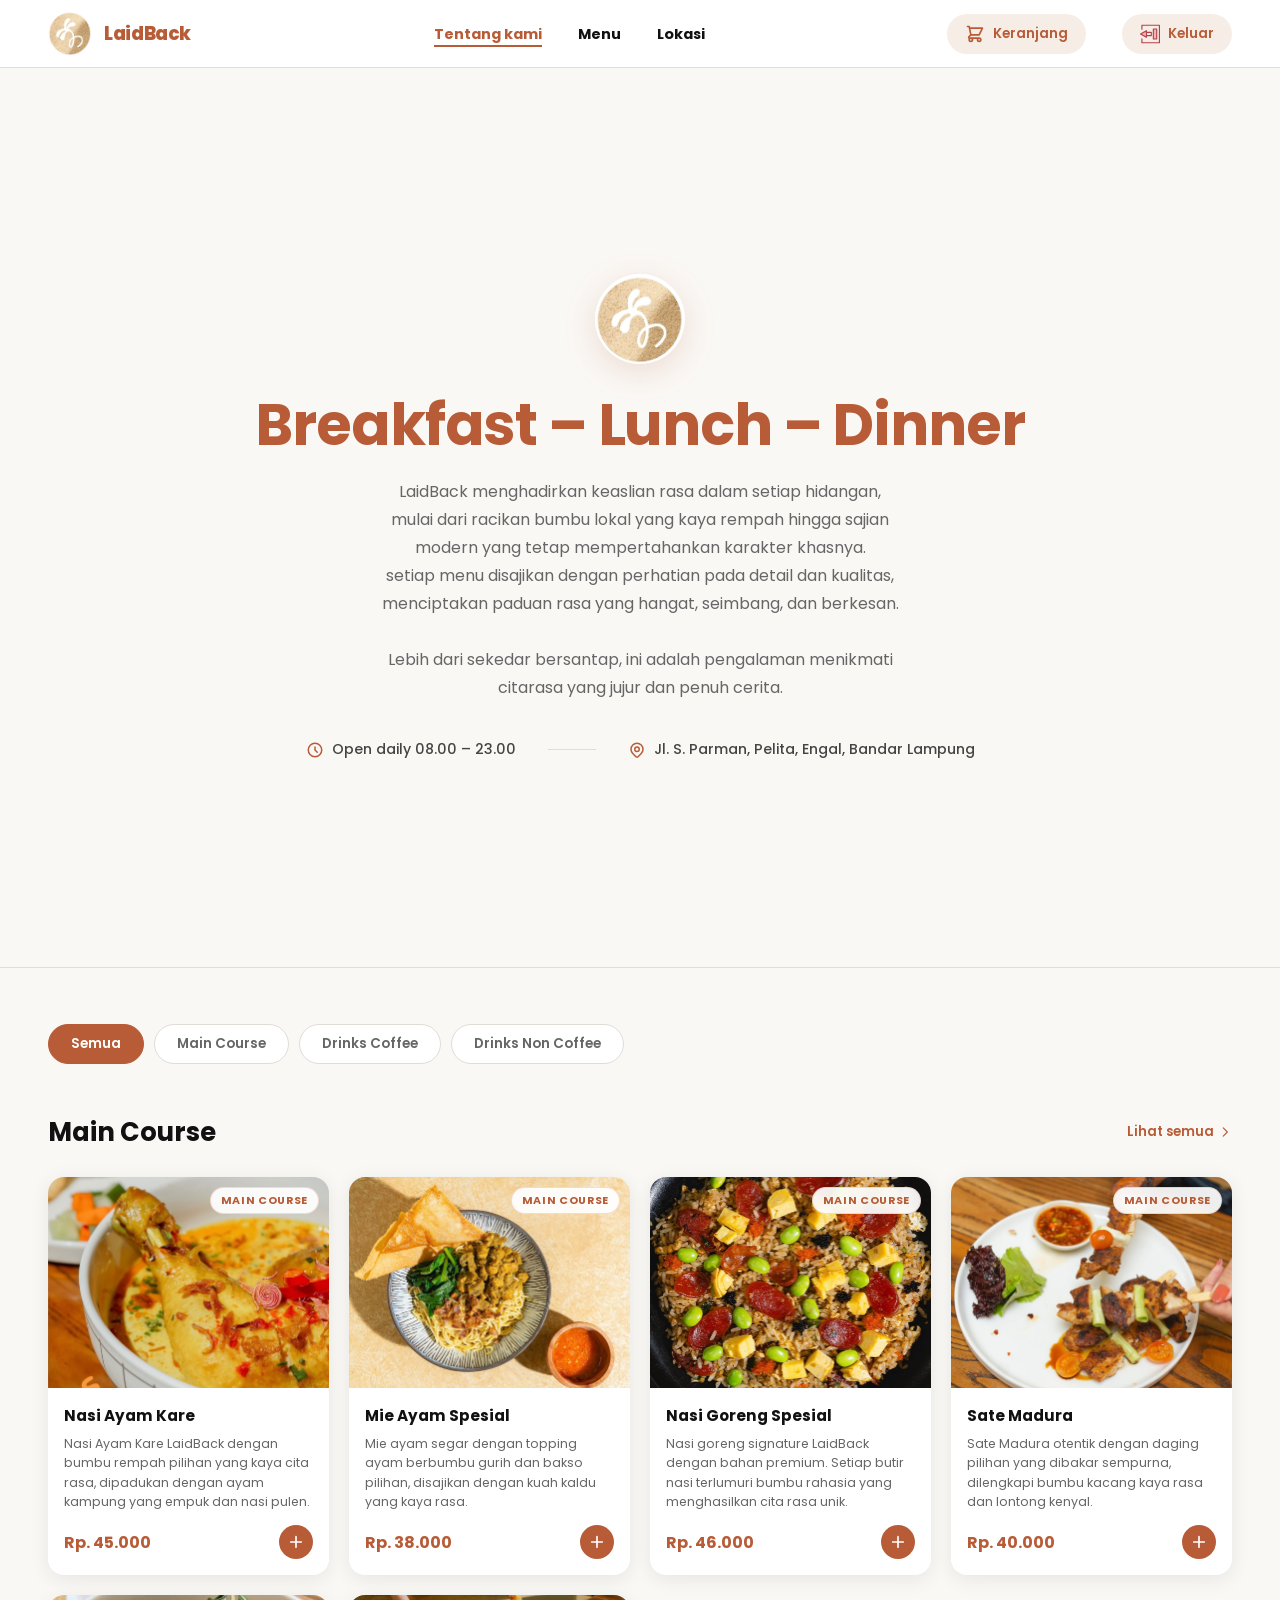
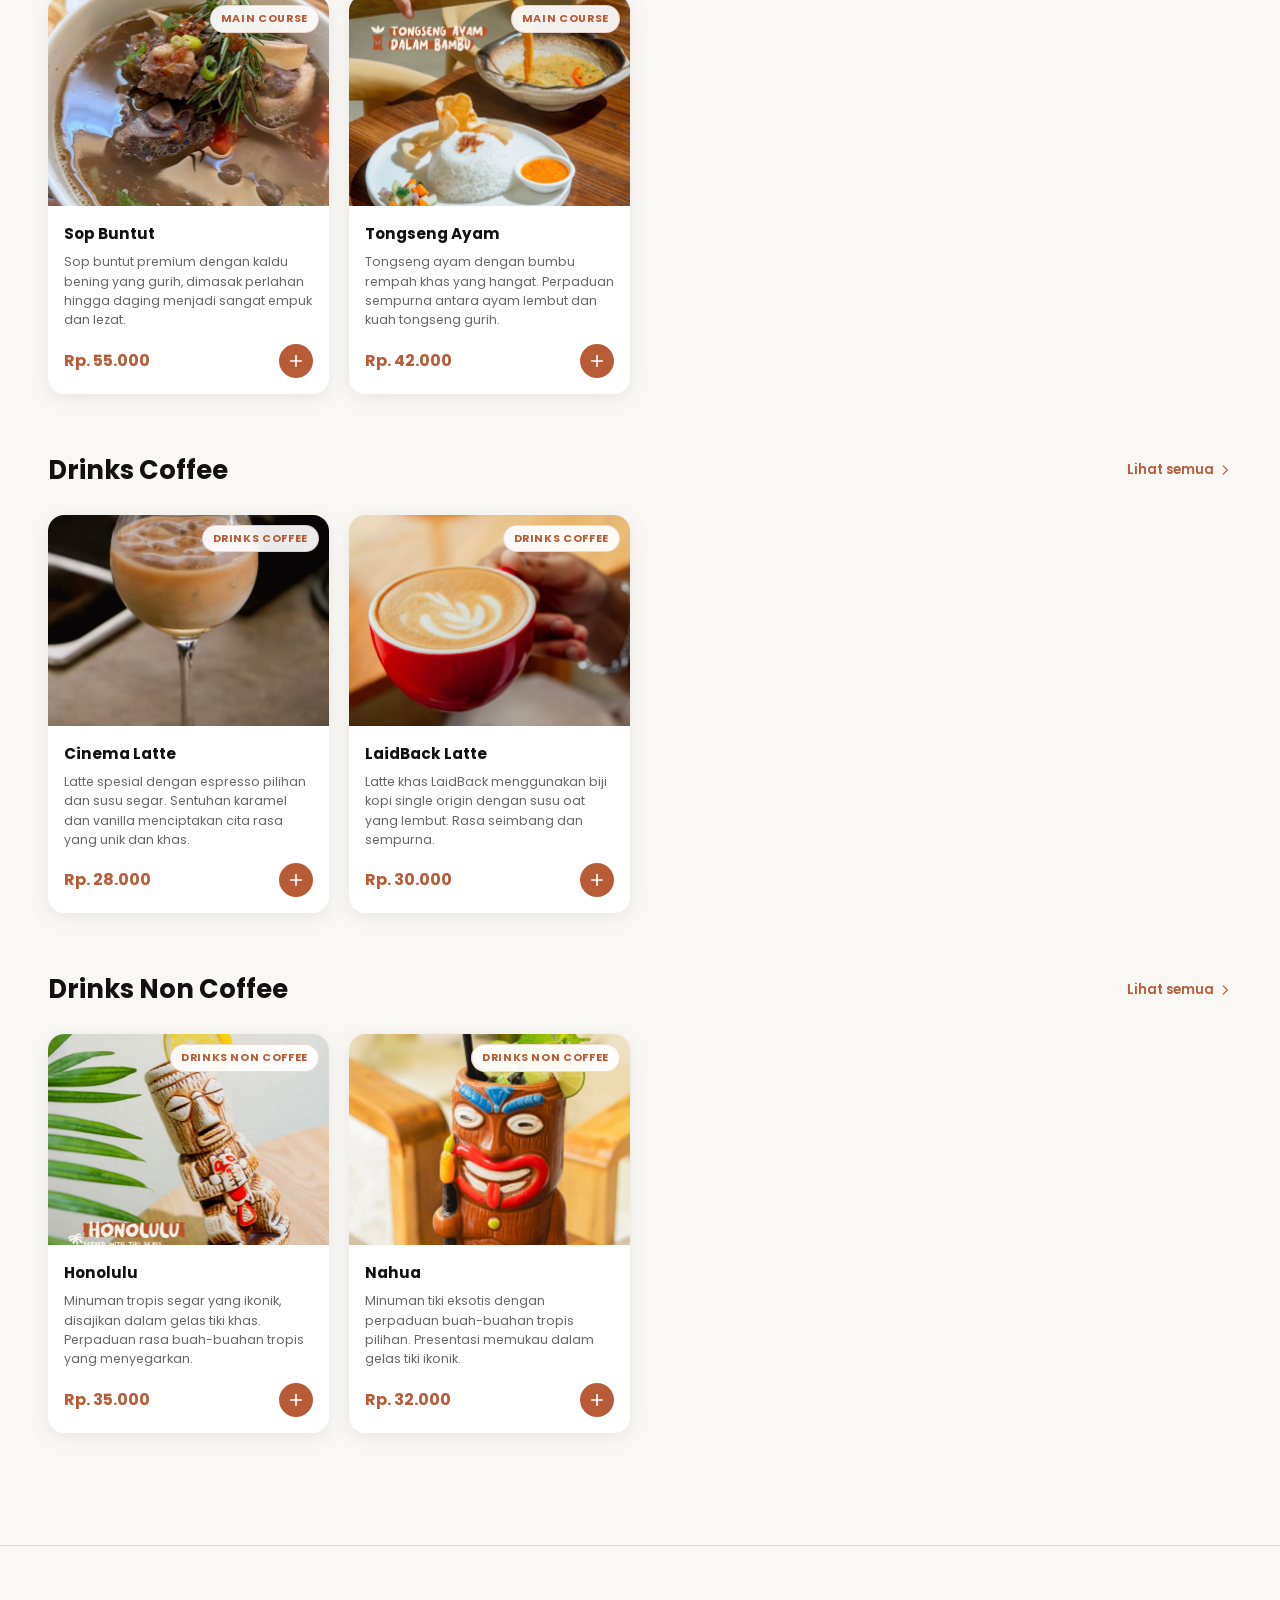
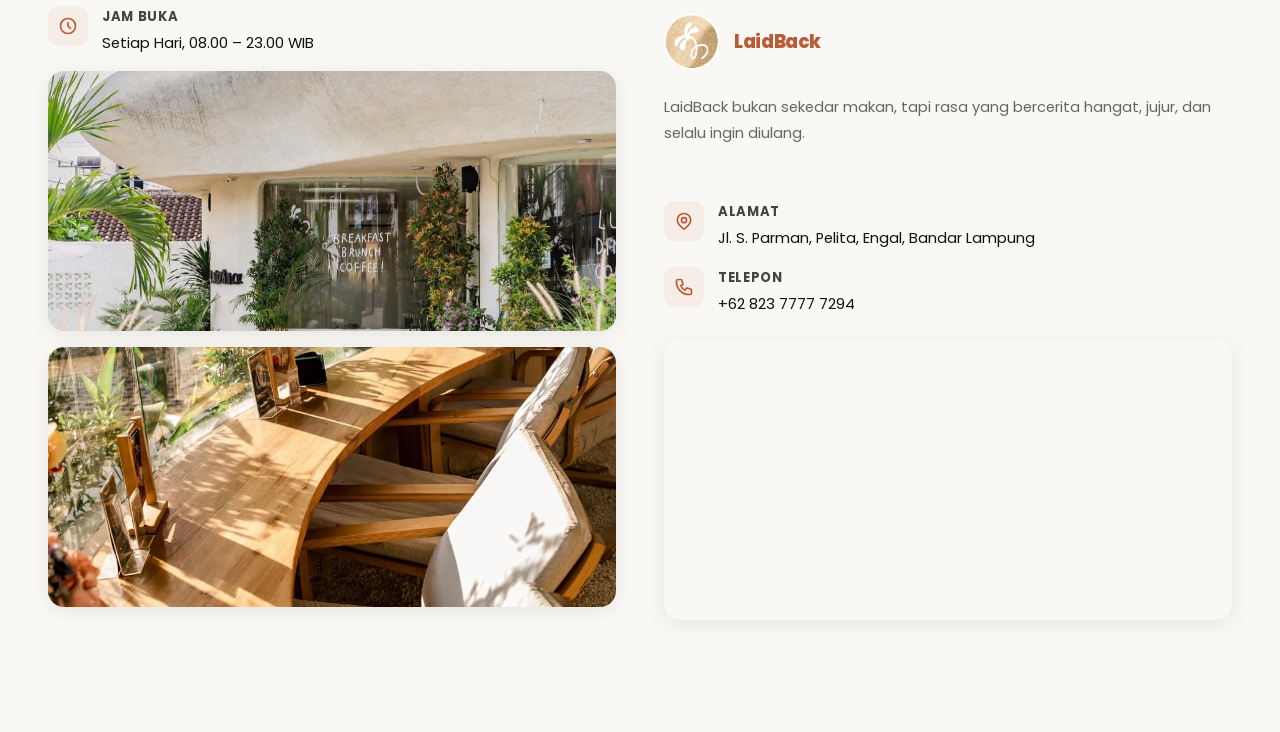
==== commit 72fd6219: "add mobile nav" ====
--- a/index.html
+++ b/index.html
@@ -41,7 +41,36 @@
     </button>
   </div>
   </div>
+
+  <button class="hamburger-btn" id="hamburger-btn" aria-label="Buka menu">
+    <span class="hamburger-line"></span>
+    <span class="hamburger-line"></span>
+    <span class="hamburger-line"></span>
+  </button>
 </nav>
+
+<!-- ── MOBILE NAV ── -->
+<div class="mobile-nav-panel" id="mobile-nav-panel">
+  <ul class="mobile-nav-links">
+    <li><a class="mobile-nav-link active" id="m-about-link">Tentang kami</a></li>
+    <li><a class="mobile-nav-link" id="m-menu-link">Menu</a></li>
+    <li><a class="mobile-nav-link" id="m-location-link">Lokasi</a></li>
+  </ul>
+  <div class="mobile-nav-divider"></div>
+  <div class="mobile-nav-actions">
+    <button class="mobile-action-btn" onclick="window.location.href='cart.html'">
+      <svg xmlns="http://www.w3.org/2000/svg" fill="none" viewBox="0 0 24 24" stroke="currentColor" stroke-width="2" width="18" height="18">
+        <path stroke-linecap="round" stroke-linejoin="round" d="M3 3h2l.4 2M7 13h10l4-8H5.4M7 13L5.4 5M7 13l-2.293 2.293c-.63.63-.184 1.707.707 1.707H17m0 0a2 2 0 100 4 2 2 0 000-4zm-8 2a2 2 0 11-4 0 2 2 0 014 0z"/>
+      </svg>
+      Keranjang
+      <span class="cart-badge" id="cart-badge" style="display:none;">0</span>
+    </button>
+    <button class="mobile-action-btn mobile-action-btn--outline" onclick="window.location.href='login.html'">
+      <img src="images/svg/logout.svg" alt="Logout" width="18" height="18"/>
+      Keluar
+    </button>
+  </div>
+</div>
 
 <!-- ── HERO ── -->
 <section class="hero">
@@ -93,10 +122,6 @@
 
 <!-- ── LOKASI CONTENT ── -->
 <main id="lokasi-section" class="lokasi-container">
-  <div class="lokasi-grid">
-    <p class="hero-subtitle">Kunjungi restoran kami dan rasakan suasana yang hangat dan menyenangkan</p>
-    <h1 class="hero-title">Temukan Kami</h1>
-  </div>
 
   <div class="lokasi-grid">
     <!-- Photos Column -->
@@ -184,37 +209,71 @@
   const menuLink = document.getElementById('menu-link')
   const locationLink = document.getElementById('location-link')
 
+  const mAboutLink = document.getElementById('m-about-link')
+  const mMenuLink = document.getElementById('m-menu-link')
+  const mLocationLink = document.getElementById('m-location-link')
+  const hamburgerBtn = document.getElementById('hamburger-btn')
+  const mobileNavPanel = document.getElementById('mobile-nav-panel')
+
+  function closeMobileNav() {
+    hamburgerBtn.classList.remove('open')
+    mobileNavPanel.classList.remove('open')
+  }
+
+  function setActive(key) {
+    const map = { about: [aboutLink, mAboutLink], menu: [menuLink, mMenuLink], location: [locationLink, mLocationLink] }
+    Object.entries(map).forEach(([k, els]) => {
+      els.forEach(el => el.classList.toggle('active', k === key))
+    })
+  }
+
+  hamburgerBtn.addEventListener('click', () => {
+    hamburgerBtn.classList.toggle('open')
+    mobileNavPanel.classList.toggle('open')
+  })
+
+  document.addEventListener('click', e => {
+    if (!hamburgerBtn.contains(e.target) && !mobileNavPanel.contains(e.target)) {
+      closeMobileNav()
+    }
+  })
+
   aboutLink.addEventListener('click', () => {
-    aboutLink.classList.add('active');
-    menuLink.classList.remove('active');
-    locationLink.classList.remove('active');
-    window.scrollTo({
-      top: 0,
-      behavior: 'smooth'
-    });
+    setActive('about')
+    window.scrollTo({ top: 0, behavior: 'smooth' })
   });
 
   menuLink.addEventListener('click', () => {
-    menuLink.classList.add('active');
-    aboutLink.classList.remove('active');
-    locationLink.classList.remove('active');
+    setActive('menu')
     const element = document.getElementById('menu-section');
-    window.scrollTo({
-      top: element.offsetTop-70,
-      behavior: 'smooth'
-    });
+    window.scrollTo({ top: element.offsetTop-70, behavior: 'smooth' })
   });
 
   locationLink.addEventListener('click', () => {
-    locationLink.classList.add('active');
-    menuLink.classList.remove('active');
-    aboutLink.classList.remove('active');
+    setActive('location')
     const element = document.getElementById('lokasi-section');
-    window.scrollTo({
-      top: element.offsetTop-70,
-      behavior: 'smooth'
-    });
+    window.scrollTo({ top: element.offsetTop-70, behavior: 'smooth' })
   });
+
+  mAboutLink.addEventListener('click', () => {
+    setActive('about')
+    closeMobileNav()
+    window.scrollTo({ top: 0, behavior: 'smooth' })
+  })
+
+  mMenuLink.addEventListener('click', () => {
+    setActive('menu')
+    closeMobileNav()
+    const element = document.getElementById('menu-section')
+    window.scrollTo({ top: element.offsetTop-70, behavior: 'smooth' })
+  })
+
+  mLocationLink.addEventListener('click', () => {
+    setActive('location')
+    closeMobileNav()
+    const element = document.getElementById('lokasi-section')
+    window.scrollTo({ top: element.offsetTop-70, behavior: 'smooth' })
+  })
 
 
   /* ── Build card HTML ── */
--- a/css/main.css
+++ b/css/main.css
@@ -1402,6 +1402,139 @@
 }
 
 /* =========================================================
+   HAMBURGER BUTTON
+   ========================================================= */
+.hamburger-btn {
+  display: none;
+  flex-direction: column;
+  justify-content: center;
+  align-items: center;
+  gap: 5px;
+  width: 44px;
+  height: 44px;
+  border: none;
+  background: transparent;
+  cursor: pointer;
+  padding: 8px;
+  border-radius: 10px;
+  transition: background var(--transition);
+  flex-shrink: 0;
+}
+
+.hamburger-btn:hover { background: var(--accent-light); }
+
+.hamburger-line {
+  display: block;
+  width: 22px;
+  height: 2px;
+  background: var(--dark);
+  border-radius: 2px;
+  transition: transform 0.3s ease, opacity 0.3s ease;
+}
+
+.hamburger-btn.open .hamburger-line:nth-child(1) {
+  transform: translateY(7px) rotate(45deg);
+}
+.hamburger-btn.open .hamburger-line:nth-child(2) {
+  opacity: 0;
+  transform: scaleX(0);
+}
+.hamburger-btn.open .hamburger-line:nth-child(3) {
+  transform: translateY(-7px) rotate(-45deg);
+}
+
+/* =========================================================
+   MOBILE NAV PANEL
+   ========================================================= */
+.mobile-nav-panel {
+  display: none;
+  position: fixed;
+  top: 68px;
+  left: 0;
+  right: 0;
+  background: var(--white);
+  border-bottom: 1px solid var(--border);
+  padding: 16px 20px 20px;
+  box-shadow: 0 8px 24px rgba(0,0,0,0.1);
+  z-index: 899;
+}
+
+.mobile-nav-panel.open {
+  display: block;
+  animation: mobileNavSlide 0.25s ease both;
+}
+
+@keyframes mobileNavSlide {
+  from { opacity: 0; transform: translateY(-8px); }
+  to   { opacity: 1; transform: translateY(0); }
+}
+
+.mobile-nav-links {
+  list-style: none;
+  display: flex;
+  flex-direction: column;
+  gap: 4px;
+  margin-bottom: 16px;
+}
+
+.mobile-nav-link {
+  display: block;
+  padding: 12px 16px;
+  font-size: 0.95rem;
+  font-weight: 600;
+  color: var(--dark);
+  border-radius: 10px;
+  cursor: pointer;
+  transition: background var(--transition), color var(--transition);
+}
+
+.mobile-nav-link:hover,
+.mobile-nav-link.active {
+  background: var(--accent-light);
+  color: var(--accent);
+}
+
+.mobile-nav-divider {
+  height: 1px;
+  background: var(--border);
+  margin-bottom: 16px;
+}
+
+.mobile-nav-actions {
+  display: flex;
+  flex-direction: column;
+  gap: 10px;
+}
+
+.mobile-action-btn {
+  width: 100%;
+  padding: 12px 16px;
+  border-radius: 10px;
+  border: none;
+  background: var(--accent);
+  color: var(--white);
+  font-family: var(--font-body);
+  font-size: 0.9rem;
+  font-weight: 600;
+  display: flex;
+  align-items: center;
+  gap: 8px;
+  cursor: pointer;
+  transition: background var(--transition);
+  position: relative;
+}
+
+.mobile-action-btn:hover { background: var(--accent-hover); }
+
+.mobile-action-btn--outline {
+  background: transparent;
+  color: var(--accent);
+  border: 1.5px solid var(--accent);
+}
+
+.mobile-action-btn--outline:hover { background: var(--accent-light); }
+
+/* =========================================================
    RESPONSIVE
    ========================================================= */
 @media (max-width: 1024px) {
@@ -1427,6 +1560,7 @@
 
 @media (max-width: 480px) {
   .nav-links { display: none; }
+  .hamburger-btn { display: flex; }
   .menu-grid { grid-template-columns: 1fr; }
   .hero { padding: 48px 16px 40px; }
   .hero-info { flex-direction: column; gap: 14px; }
